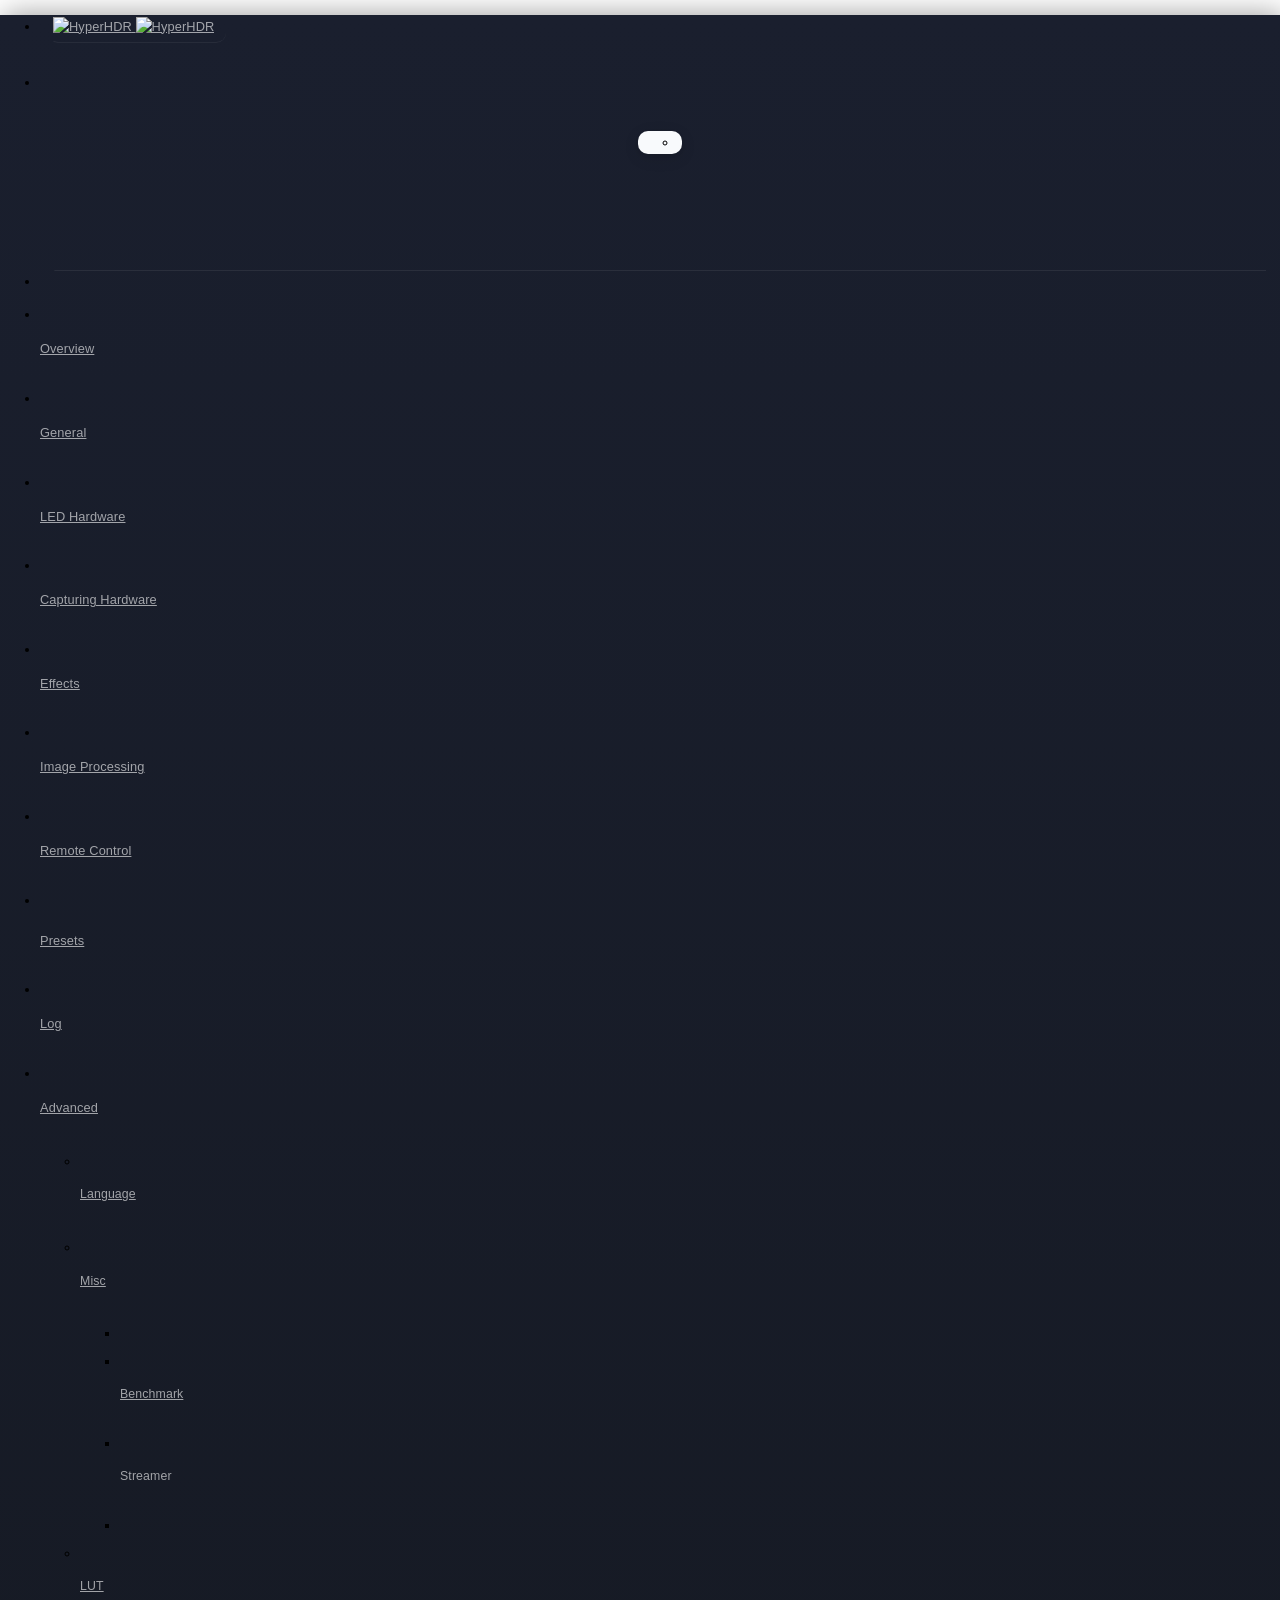
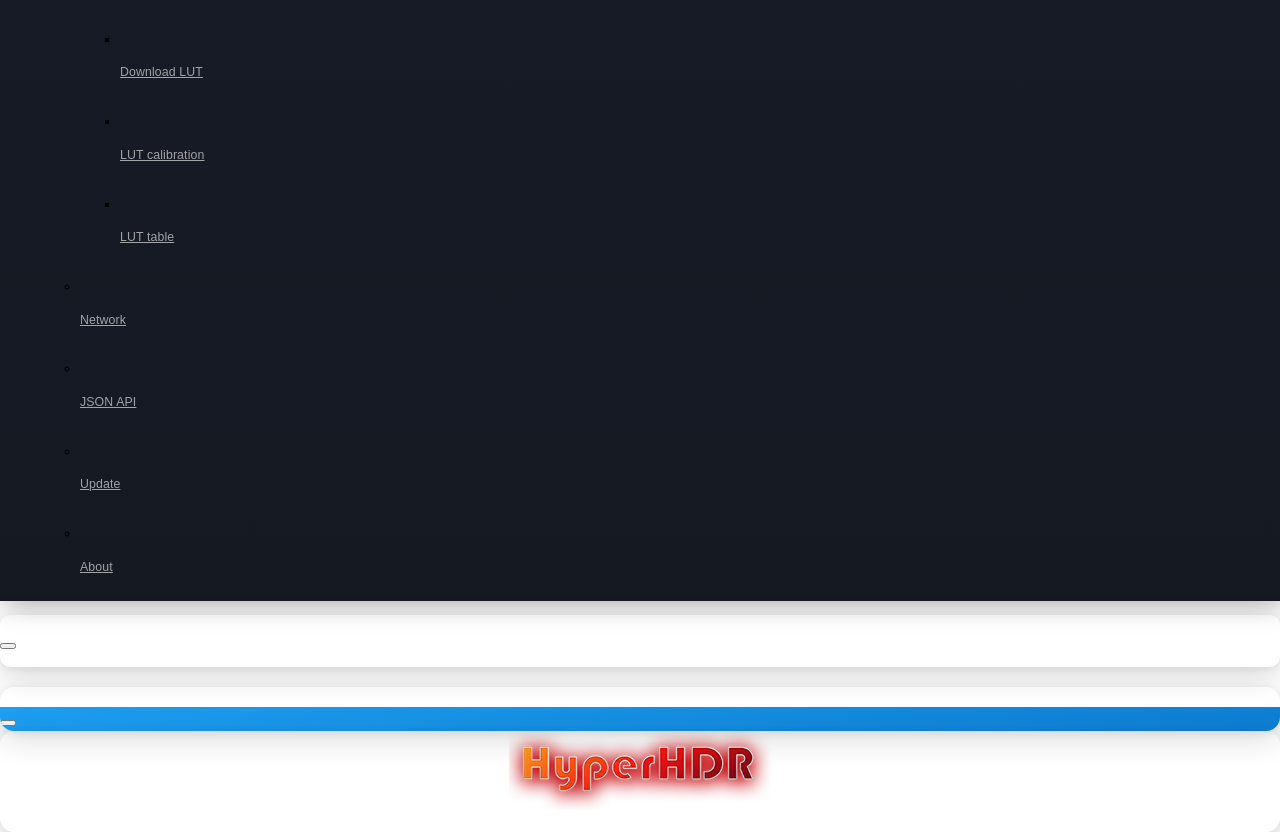
==== www/index.html @ e9a85873 "Redesign dashboard UI and modernize styles Refactor the dashboard page and styling: replace the lega" ====
<!DOCTYPE html>
<html>
    <head>
        <script>
            if (/MSIE/.test(navigator.userAgent) || /Trident/.test(navigator.userAgent)) {
                window.location.pathname = "/content/ie_not_supported.html";
            }
        </script>

        <meta charset="utf-8" />
        <meta http-equiv="X-UA-Compatible" content="IE=edge" />
        <meta content="width=device-width, initial-scale=1.0, maximum-scale=1.0, user-scalable=0" name="viewport" />
        <meta name="description" content="HyperHDR Web Configuration" />
        <meta name="msapplication-TileColor" content="#91989C" />
        <meta name="msapplication-TileImage" content="/mstile-144x144.png" />
        <link rel="apple-touch-icon-precomposed" sizes="180x180" href="/apple-touch-icon.png" />
        <link rel="icon" type="image/png" href="/favicon.png" sizes="32x32" />

        <title data-i18n="general_webui_title">HyperHDR - Web Configuration</title>

        <!-- jQuery -->
        <script src="js/lib/jquery.min.js"></script>
		
        <!--Language Support -->
        <script src="js/lib/jquery.i18n.js"></script>
        <script src="js/lib/jquery.i18n.messagestore.js"></script>
        <script src="js/lib/jquery.i18n.fallbacks.js"></script>
        <script src="js/lib/jquery.i18n.parser.js"></script>
        <script src="js/lib/jquery.i18n.emitter.js"></script>
        <script src="js/lib/jquery.i18n.language.js"></script>
		
        <!-- md Stuff -->
        <script src="js/lib/marked.min.js"></script>
        <script type="text/javascript" src="js/lib/purify.min.js"></script>

        <!-- Base -->
        <script src="js/hyperhdr.js"></script>
        <script src="js/ui_utils.js"></script>        

        <script src="js/lib/vanilla-picker.min.js"></script>
		
        <script src="js/lib/jsoneditor.min.js"></script>
        <script type="text/javascript" src="js/lib/svg-loader.min.js" async></script>

        <!-- Bootstrap Core CSS -->
        <link href="css/bootstrap.min.css" rel="stylesheet" />        

        <!-- AdminLTE CSS -->
        <link href="css/adminlte.hyperhdr.min.css" rel="stylesheet" />

        <!-- Custom CSS -->
        <link href="css/hyperhdr.css" rel="stylesheet" />

        <!-- Custom Dialog -->
        <link href="css/dialog.min.css" rel="stylesheet" type="text/css" />

    </head>

<style>

/* ── SVG sizing ───────────────────────────────────── */
svg.svg4hyperhdr            { max-height: 1em; }
button.btn>svg.svg4hyperhdr { max-height: 1.2em; }
.card-header svg.svg4hyperhdr { max-height: 24px; }
svg.svg4hyperhdr.leftmenu   { max-height: 20px; }
svg[data-id]                { max-height: none !important; }

/* ══════════════════════════════════════════════
   MODERN SIDEBAR
══════════════════════════════════════════════ */

/* Shell */
.main-sidebar {
    background: linear-gradient(180deg, #1a1f2e 0%, #151922 100%) !important;
    border-right: none !important;
    box-shadow: 4px 0 28px rgba(0,0,0,.4) !important;
}

/* Scrollbar */
.sidebar { scrollbar-width: thin; scrollbar-color: rgba(255,255,255,.1) transparent; }
.sidebar::-webkit-scrollbar { width: 3px; }
.sidebar::-webkit-scrollbar-track { background: transparent; }
.sidebar::-webkit-scrollbar-thumb { background: rgba(255,255,255,.15); border-radius: 4px; }

/* Logo area */
.brand-link.logo-switch {
    border-bottom: 1px solid rgba(255,255,255,.06) !important;
    padding-bottom: 12px !important;
}

/* Top icon toolbar */
.main-sidebar .bottom-menu {
    display: flex;
    align-items: center;
    justify-content: center;
}
.main-sidebar .bottom-menu a,
.main-sidebar .bottom-menu svg.top-left-menu {
    display: flex;
    align-items: center;
    justify-content: center;
    width: 36px;
    height: 36px;
    border-radius: 10px;
    cursor: pointer;
    transition: background .18s, transform .15s;
    color: rgba(255,255,255,.5) !important;
    fill: rgba(255,255,255,.5) !important;
}
.main-sidebar .bottom-menu a:hover,
.main-sidebar .bottom-menu svg.top-left-menu:hover {
    background: rgba(255,255,255,.1);
    color: #fff !important;
    fill: #fff !important;
    transform: scale(1.12);
}

/* Divider */
.main-sidebar .dropdown-divider {
    border-color: rgba(255,255,255,.07) !important;
    margin: 6px 14px !important;
}

/* Nav links base */
.nav-sidebar .nav-link {
    color: rgba(255,255,255,.6) !important;
    font-size: .8rem;
    font-weight: 500;
    letter-spacing: .01em;
    border-radius: 10px;
    margin: 1px 8px;
    padding: 8px 12px !important;
    transition: background .18s, color .18s, padding-left .18s;
    border-left: 3px solid transparent;
}
.nav-sidebar .nav-link p {
    color: rgba(255,255,255,.6) !important;
    transition: color .18s;
    margin-bottom: 0;
}
.nav-sidebar .nav-link svg.svg4hyperhdr.leftmenu {
    opacity: .55;
    margin-right: 10px;
    flex-shrink: 0;
    transition: opacity .18s, transform .18s;
}

/* Hover */
.nav-sidebar .nav-link:hover {
    background: rgba(255,255,255,.07) !important;
    color: rgba(255,255,255,.95) !important;
}
.nav-sidebar .nav-link:hover p {
    color: rgba(255,255,255,.95) !important;
}
.nav-sidebar .nav-link:hover svg.svg4hyperhdr.leftmenu {
    opacity: 1;
    transform: translateX(2px);
}

/* Active */
.nav-sidebar .nav-link.active,
.nav-sidebar > .nav-item > .nav-link.active {
    background: rgba(99,179,237,.12) !important;
    color: #63b3ed !important;
    border-left: 3px solid #63b3ed;
    padding-left: 9px !important;
}
.nav-sidebar .nav-link.active p        { color: #63b3ed !important; }
.nav-sidebar .nav-link.active svg.svg4hyperhdr.leftmenu {
    opacity: 1;
    filter: drop-shadow(0 0 5px rgba(99,179,237,.55));
}

/* Treeview children */
.nav-sidebar .nav-treeview .nav-link {
    font-size: .77rem;
    margin: 1px 8px 1px 20px;
    padding: 6px 10px !important;
}

/* Expander arrow */
.nav-sidebar .nav-link svg.leftmenu.right {
    margin-left: auto;
    margin-right: 0;
    opacity: .35;
    transition: transform .25s ease, opacity .18s;
}
.nav-sidebar .menu-open > .nav-link svg.leftmenu.right {
    transform: rotate(90deg);
    opacity: .65;
}

/* ── Presets submenu panel ────────────────────── */
#presets_submenu            { display: none; }
#presets_submenu.open       { display: block; }

#presets_submenu > li {
    overflow: hidden;
    width: 100%;
    box-sizing: border-box;
}

/* Preset input row */
#presets_submenu .preset-toolbar {
    display: flex;
    flex-wrap: nowrap;
    gap: 4px;
    width: 100%;
    box-sizing: border-box;
    margin-top: 8px;
}
#preset_name_input {
    background: rgba(255,255,255,.07) !important;
    border: 1px solid rgba(255,255,255,.12) !important;
    color: rgba(255,255,255,.85) !important;
    border-radius: 7px !important;
    font-size: .75rem !important;
    height: 28px !important;
    flex: 1;
    min-width: 0;
    width: 0;
    transition: border-color .18s, background .18s;
}
#preset_name_input::placeholder { color: rgba(255,255,255,.3) !important; }
#preset_name_input:focus {
    background: rgba(255,255,255,.11) !important;
    border-color: rgba(99,179,237,.5) !important;
    box-shadow: 0 0 0 2px rgba(99,179,237,.15) !important;
    outline: none;
}

/* Preset action buttons */
#btn_save_preset,
#btn_import_preset,
#btn_export_preset {
    flex-shrink: 0;
    width: 28px !important;
    height: 28px !important;
    padding: 0 !important;
    border-radius: 7px !important;
    display: flex !important;
    align-items: center;
    justify-content: center;
    border: none !important;
    transition: filter .18s, transform .15s;
}
#btn_save_preset   { background: rgba(72,187,120,.8) !important; }
#btn_import_preset { background: rgba(66,153,225,.8) !important; }
#btn_export_preset { background: rgba(113,128,150,.7) !important; }
#btn_save_preset:hover   { filter: brightness(1.15); transform: scale(1.08); }
#btn_import_preset:hover { filter: brightness(1.15); transform: scale(1.08); }
#btn_export_preset:hover { filter: brightness(1.15); transform: scale(1.08); }

/* Preset list scroll area */
#presets_list_container {
    max-height: 190px;
    overflow-y: auto;
    overflow-x: hidden;
    width: 100%;
    scrollbar-width: thin;
    scrollbar-color: rgba(255,255,255,.1) transparent;
}
#presets_list_container::-webkit-scrollbar { width: 3px; }
#presets_list_container::-webkit-scrollbar-thumb { background: rgba(255,255,255,.15); border-radius: 3px; }

#presets_list_container:empty::after {
    content: 'No presets yet.';
    font-size: .72rem;
    color: rgba(255,255,255,.3);
    display: block;
    padding: 6px 2px;
    font-style: italic;
}

/* Individual preset row */
.preset-item {
    display: flex;
    align-items: center;
    gap: 4px;
    padding: 5px 6px;
    border-radius: 7px;
    width: 100%;
    box-sizing: border-box;
    overflow: hidden;
    transition: background .15s;
    border: 1px solid transparent;
}
.preset-item:hover {
    background: rgba(255,255,255,.08);
    border-color: rgba(255,255,255,.06);
}
.preset-label {
    font-size: .78rem;
    font-weight: 500;
    color: rgba(255,255,255,.8);
    white-space: nowrap;
    overflow: hidden;
    text-overflow: ellipsis;
    flex: 1;
    min-width: 0;
}
.preset-item:hover .preset-label { color: #fff; }

.btn-del-preset {
    flex-shrink: 0;
    background: none;
    border: none;
    padding: 0 3px;
    color: rgba(255,255,255,.25);
    line-height: 1;
    cursor: pointer;
    font-size: .75rem;
    border-radius: 4px;
    transition: color .15s, background .15s;
}
.btn-del-preset:hover {
    color: #fc8181;
    background: rgba(252,129,129,.1);
}

</style>

    <body class="sidebar-mini layout-fixed layout-navbar-not-fixed">
		<div class="wrapper">
			<noscript>
				<div style="color: red; margin: 40px 0; text-align: center;">
					<img src="img/hyperhdr/hyperhdrlogo.png" alt="Redefine ambient light!" />
					<h3>HyperHDR Web Configuration requires Javascript. Please enable Javascript in your browser for this page in order to use it!</h3>
				</div>
				<style type="text/css">
					#loading_overlay,
					#wrapper {
						display: none;
					}
				</style>
			</noscript>
			
			
			<a href="#" id="main-window-button-menu" class="nav-link" data-widget="pushmenu" role="button" style = "position: fixed; top: 0; right: 0px; z-index: 200">			
				<div class="icon-menu-control pt-3 pe-3">					
					<svg id="showMenuIcon" data-src="svg/left_menu_hide.svg" fill="currentColor" style="width:64px; height:64px; position:absolute; left:-64px; opacity: 1; transition: opacity 0.5s;"></svg>
					<svg id="hideMenuIcon" data-src="svg/left_menu_show.svg" fill="currentColor" style="width:64px; height:64px; position:absolute; left:-64px; opacity: 0; transition: opacity 0.5s;"></svg>
				</div>			
			</a>
  
			<div id="loading_overlay" class="overlay"></div>
			
			<!-- Main Sidebar Container -->
			<aside id="main-window-aside" class="main-sidebar sidebar-light elevation-4">			
			  <!-- Sidebar -->
			  <div class="sidebar">					
				<!-- Sidebar Menu -->
				<nav class="mt-2">
				  <ul class="nav nav-pills nav-sidebar nav-child-indent flex-column" data-widget="treeview" role="menu">
					<li class="nav-item">
						<p><a href="http://www.hyperhdr.eu/" class="nav-link brand-link logo-switch rounded-0">
						<img id="left_top_hyperhdr_logo" src="/img/hyperhdr/hyperhdrwhitelogo.png" alt="HyperHDR" class="brand-image-xs logo-xl" style="margin-left:-10px;width: 100%; float: none; max-height: none; height: auto; position: static;">
						<img src="/img/hyperhdr/small_menu.png" alt="HyperHDR" class="brand-image-xl logo-xs" style="left:8px;">
						</a></p>
					</li>
					<li>
						<div class="container w-100" style="text-align: center;">
							<div class="row">
								<div class="col bottom-menu ps-0 pe-0">
									<a id="btn_darkmode">
										<svg id="btn_darkmode_sun_icon" aria-hidden="true" data-src="svg/sun.svg" fill="currentColor" class="d-none svg4hyperhdr leftmenu top-left-menu"></svg>
										<svg id="btn_darkmode_moon_icon" aria-hidden="true" data-src="svg/moon.svg" fill="currentColor" class="svg4hyperhdr leftmenu top-left-menu"></svg>
									</a>
								</div>
								<div class="col bottom-menu ps-0 pe-0">							
									<div class="btn-group dropdown">
										<svg id="btn_hypinstanceswitch" data-bs-toggle="dropdown" aria-expanded="false" data-src="svg/instances.svg" fill="currentColor" class="svg4hyperhdr leftmenu top-left-menu disabled"></svg>
										<ul id="hyperhdr_instances_list" class="dropdown-menu me-2">
											<li></li>
										</ul>
									</div>
								</div>
								<div class="col bottom-menu ps-0 pe-0">
									<a id="btn_open_ledsim">
										<svg aria-hidden="true" data-src="svg/television.svg" fill="currentColor" class="svg4hyperhdr leftmenu top-left-menu"></svg>
									</a>
								</div>
								<div class="col bottom-menu ps-0 pe-0">
									<a id="btn_lock_ui">
										<svg aria-hidden="true" data-src="svg/logout.svg" fill="currentColor" class="svg4hyperhdr leftmenu top-left-menu"></svg>
									</a>
								</div>
							</div>
						</div>
					</li>
					<li><hr class="dropdown-divider mt-2 mb-3"></li>
					<li class="nav-item">
						<a href="#overview" class="nav-link system-link"><svg data-src="svg/overview_heartbeat.svg" fill="currentColor" class="svg4hyperhdr leftmenu"></svg><p data-i18n="main_menu_dashboard_token">Overview</p></a>
					</li>
					<li class="nav-item">
						<a href="#general" class="nav-link system-link"><svg data-src="svg/general.svg" fill="currentColor" class="svg4hyperhdr leftmenu"></svg><p data-i18n="main_menu_general_conf_token">General</p></a>
					</li>
					<li class="nav-item">					
						<a href="#light_source" class="nav-link system-link"><svg data-src="svg/light_source.svg" fill="currentColor" class="svg4hyperhdr leftmenu"></svg><p data-i18n="main_menu_leds_conf_token">LED Hardware</p></a>
					</li>
					<li class="nav-item">
						<a href="#grabber" class="nav-link system-link" id="grabber_capturing_menu_item"><svg data-src="svg/capturing.svg" fill="currentColor" class="svg4hyperhdr leftmenu"></svg><p data-i18n="main_menu_grabber_conf_token">Capturing Hardware</p></a>
					</li>
					<li class="nav-item">											
						<a href="#effects" class="nav-link system-link"><svg data-src="svg/effects.svg" fill="currentColor" class="svg4hyperhdr leftmenu"></svg><p data-i18n="main_menu_effect_conf_token">Effects</p></a>
					</li>
					<li class="nav-item">																	
						<a href="#processing" class="nav-link system-link"><svg data-src="svg/image_processing.svg" fill="currentColor" class="svg4hyperhdr leftmenu"></svg><p data-i18n="main_menu_colors_conf_token">Image Processing</p></a>
					</li>					
					<li class="nav-item">																	
						<a href="#remote" class="nav-link system-link"><svg data-src="svg/remote_control.svg" fill="currentColor" class="svg4hyperhdr leftmenu"></svg><p data-i18n="main_menu_remotecontrol_token">Remote Control</p></a>
					</li>
					<li class="nav-item" id="sidebar_presets_item">
						<a href="#" class="nav-link" id="sidebar_presets_toggle">
							<svg data-src="svg/button_save.svg" fill="currentColor" class="svg4hyperhdr leftmenu"></svg>
							<p>Presets<svg data-src="svg/main_menu_expander.svg" fill="currentColor" class="svg4hyperhdr leftmenu right"></svg></p>
						</a>
						<ul class="nav nav-treeview" id="presets_submenu">
							<li class="nav-item pb-2" style="padding-left:8px; padding-right:8px; box-sizing:border-box; width:100%; overflow:hidden;">
								<div id="presets_list_container" style="max-height:190px; overflow-y:auto; overflow-x:hidden; width:100%;"></div>
								<div class="preset-toolbar">
									<input type="text" id="preset_name_input" class="form-control form-control-sm" placeholder="Name…" style="flex:1; min-width:0; width:0;">
									<button id="btn_save_preset" class="btn btn-sm btn-success" title="Save current state as preset" style="flex-shrink:0; padding:2px 6px;">
										<svg data-src="svg/button_save.svg" style="width:13px;height:13px;" fill="currentColor" class="svg4hyperhdr"></svg>
									</button>
									<button id="btn_import_preset" class="btn btn-sm btn-info" title="Import HyperHDR backup JSON" style="flex-shrink:0; padding:2px 6px;">
										<svg xmlns="http://www.w3.org/2000/svg" style="width:13px;height:13px;" viewBox="0 0 24 24" fill="none" stroke="currentColor" stroke-width="2.5" stroke-linecap="round" stroke-linejoin="round"><path d="M21 15v4a2 2 0 0 1-2 2H5a2 2 0 0 1-2-2v-4"/><polyline points="17 8 12 3 7 8"/><line x1="12" y1="3" x2="12" y2="15"/></svg>
									</button>
									<button id="btn_export_preset" class="btn btn-sm btn-secondary" title="Export preset as HyperHDR backup JSON" style="flex-shrink:0; padding:2px 6px;">
										<svg xmlns="http://www.w3.org/2000/svg" style="width:13px;height:13px;" viewBox="0 0 24 24" fill="none" stroke="currentColor" stroke-width="2.5" stroke-linecap="round" stroke-linejoin="round"><path d="M21 15v4a2 2 0 0 1-2 2H5a2 2 0 0 1-2-2v-4"/><polyline points="7 10 12 15 17 10"/><line x1="12" y1="15" x2="12" y2="3"/></svg>
									</button>
								</div>
							</li>
						</ul>
					</li>
					<li class="nav-item">																	
						<a href="#logs" class="nav-link system-link"><svg data-src="svg/logs.svg" fill="currentColor" class="svg4hyperhdr leftmenu"></svg><p data-i18n="main_menu_logging_token">Log</p></a>
					</li>					
					
					<li class="nav-item">
						<a href="#" class="nav-link">
							<svg data-src="svg/advanced.svg" fill="currentColor" class="svg4hyperhdr leftmenu"></svg><p data-i18n="main_menu_advanced_token">Advanced</p><svg data-src="svg/main_menu_expander.svg" fill="currentColor" class="svg4hyperhdr leftmenu right"></svg>
						</a>
						<ul class="nav nav-treeview">
							<li class="nav-item">																	
								<a href="#" class="nav-link">
									<svg data-src="svg/translate.svg" fill="currentColor" class="svg4hyperhdr leftmenu"></svg><p data-i18n="language_selector">Language</p><svg data-src="svg/main_menu_expander.svg" fill="currentColor" class="svg4hyperhdr leftmenu right"></svg>
								</a>
								<ul id="language_container_menu" class="nav nav-treeview"></ul>
							</li>
							
							<li class="nav-item">																	
								<a href="#" class="nav-link">
									<svg data-src="svg/misc.svg" fill="currentColor" class="svg4hyperhdr leftmenu"></svg><p data-i18n="misc_selector">Misc</p><svg data-src="svg/main_menu_expander.svg" fill="currentColor" class="svg4hyperhdr leftmenu right"></svg>
								</a>
								<ul class="nav nav-treeview">
									<li id="btn_wizard_byteorder">
										<a class="nav-link"><svg data-src="svg/rgb_order.svg" fill="currentColor" class="svg4hyperhdr leftmenu"></svg><span data-i18n="wiz_rgb_title"></span></a>
									</li>
									<li class="nav-item">																	
										<a href="#grabber_benchmark" class="nav-link system-link"><svg data-src="svg/video_benchmark.svg" fill="currentColor" class="svg4hyperhdr leftmenu"></svg><p data-i18n="main_menu_grabber_benchmark_token">Benchmark</p></a>
									</li>
									<li id="btn_streamer" class="nav-item">
										<canvas style="display: none;" id="streamcanvas"></canvas>
										<video style="display: none;" id="streamvideo" autoplay></video>
										<a class="nav-link"><svg data-src="svg/stream_screen.svg" fill="currentColor" class="svg4hyperhdr leftmenu"></svg><p data-i18n="main_menu_screencapture_token">Streamer</p></a>
									</li>
									<li id="btn_changePassword">
										<a class="nav-link"><svg data-src="svg/change_password.svg" fill="currentColor" class="svg4hyperhdr leftmenu"></svg><span data-i18n="InfoDialog_changePassword_title"></span></a>
									</li>
								</ul>
							</li>
							<li class="nav-item">																	
								<a href="#" class="nav-link">
									<svg data-src="svg/lut.svg" fill="currentColor" class="svg4hyperhdr leftmenu"></svg><p data-i18n="LUT_selector">LUT</p><svg data-src="svg/main_menu_expander.svg" fill="currentColor" class="svg4hyperhdr leftmenu right"></svg>
								</a>
								<ul class="nav nav-treeview">
									<li class="nav-item">																	
										<a href="#lut_downloader" class="nav-link system-link"><svg data-src="svg/lut_download.svg" fill="currentColor" class="svg4hyperhdr leftmenu"></svg><p data-i18n="main_menu_grabber_lut">Download LUT</p></a>
									</li>
									<li class="nav-item">																	
										<a href="#grabber_calibration" class="nav-link system-link"><svg data-src="svg/lut_calibration.svg" fill="currentColor" class="svg4hyperhdr leftmenu"></svg><p data-i18n="main_menu_grabber_calibration_token">LUT calibration</p></a>
									</li>
									<li class="nav-item">																	
										<a href="#lut_generator" class="nav-link system-link"><svg data-src="svg/lut_table.svg" fill="currentColor" class="svg4hyperhdr leftmenu"></svg><p data-i18n="main_menu_LUT_generator_token">LUT table</p></a>
									</li>
								</ul>
							</li>
							<li class="nav-item">																	
								<a href="#network" class="nav-link system-link"><svg data-src="svg/network_services.svg" fill="currentColor" class="svg4hyperhdr leftmenu"></svg><p data-i18n="main_menu_network_conf_token">Network</p></a>
							</li>
							<li class="nav-item">																	
								<a href="#json_api" class="nav-link system-link"><svg data-src="svg/json_api.svg" fill="currentColor" class="svg4hyperhdr leftmenu"></svg><p data-i18n="main_menu_json_api_token">JSON API</p></a>
							</li>							
							<li class="nav-item">																	
								<a href="#update" class="nav-link system-link"><svg data-src="svg/update.svg" fill="currentColor" class="svg4hyperhdr leftmenu"></svg><p data-i18n="main_menu_update_token">Update</p></a>
							</li>							
							<li class="nav-item">																	
								<a href="#about" class="nav-link system-link"><svg data-src="svg/about.svg" fill="currentColor" class="svg4hyperhdr leftmenu"></svg><p data-i18n="main_menu_about_token">About</p></a>
							</li>												
						</ul>
					</li>
				  </ul>
				</nav>
				<!-- /.sidebar-menu -->
			  </div>
			  
			  <!-- /.sidebar -->
				   
			</aside>
			
			<div id="main-window-wrappper" class="content-wrapper">
				<div id="notification-target" style="display: inline-block; z-index:10000;  position: absolute; top: 0;"></div>
				<div class="toast-container position-fixed top-0 end-0 p-3 mt-5" style="z-index:9999;">
					<div id="toast_success_message" class="toast border border-success" data-bs-delay="1500" role="alert" aria-live="assertive" aria-atomic="true">
						<div class="toast-header bg-success">
							<strong class="me-auto h6 mt-2 ms-1 hyperhdr-vcenter" style="line-height:1.5em;"><svg data-src="svg/button_save.svg" style="width:1.5em;" fill="currentColor" class="svg4hyperhdr top-0"></svg><span id="toast_message_header_id"></span></strong>							
							<button type="button" class="btn-close btn-close-white" data-bs-dismiss="toast" aria-label="Close"></button>
						</div>
						<div class="toast-body mt-1 row">
							<div class="col-2 h4 text-success hyperhdr-vcenter p-0"><svg data-src="svg/button_check.svg" style="width:1.5em;" fill="currentColor" class="svg4hyperhdr m-auto"></svg></div>
							<div class="col-10 h6 ps-0" id="toast_message_body_id"></div>
						</div>
					</div>
				</div>
					
				<!-- Page Content -->
				<div id="page-wrapper" style="padding: 10px; overflow:auto;">
					<div id="hyperhdr_global_setting_notify" style="display: none; padding: 0 10px; margin: 0;">
						<div class="callout callout-warning">
							<h4 data-i18n="dashboard_message_global_setting_t" class="bs-main-text"></h4>
							<span data-i18n="dashboard_message_global_setting"></span>
						</div>
					</div>
					<div id="hyperhdr_disabled_notify" style="display: none; padding: 0 10px; margin: 0;">
						<div class="callout callout-danger">
							<h4 data-i18n="dashboard_alert_message_disabled_t" class="bs-main-text"></h4>
							<span data-i18n="dashboard_alert_message_disabled"></span>
						</div>
					</div>

					<div id="page-content"></div>
				</div>
        
				<!-- /#wrapper -->

				<div id="container_connection_lost" style="display: none;"></div>
				<div id="container_restart" style="display: none;"></div>

				<!-- infoDialog -->
				<div id="modal_dialog" class="modal fade" style="z-index: 9999;">
					<div class="modal-dialog">
						<center>
							<div class="modal-content">
								<div id="id_body" class="modal-body"></div>
								<div id="id_footer" class="modal-footer" style="text-align: center;"></div>
							</div>
						</center>
					</div>
				</div>

				<!-- new modal dialog -->
				<div id="new_modal_dialog" class="modal fade" style="z-index: 9999;">
					<div class="modal-dialog">
						<div class="modal-content">
							<div class="modal-header modal-hyperhdr-header" id="new_modal_dialog_header">
								<h5 class="modal-title" id="new_modal_dialog_title"></h5>
								<button type="button" class="btn-close" data-bs-dismiss="modal"></button>
							</div>
							<div class="modal-body">
								<form id="new_modal_dialog_body">
								</form>
							</div>
							<div id="new_modal_dialog_footer" class="modal-footer" style="text-align: center;">
							</div>
						</div>
					</div>
				</div>

				<!-- wizardDialog -->
				<div id="wizard_modal" class="modal fade">
					<div class="modal-dialog">
						<div class="modal-content">
							<div id="wiz_header" class="modal-header"></div>
							<div id="wizp1">
								<div class="modal-body" style="text-align: center;">
									<img src="img/hyperhdr/hyperhdrlogo.png" alt="Redefine ambient light!" style="margin-bottom: 15px;" />
									<div id="wizp1_body"></div>
								</div>
								<div id="wizp1_footer" class="modal-footer" style="text-align: center;"></div>
							</div>
							<div id="wizp2" style="display: none;">
								<center>
									<div class="modal-body">
										<img src="img/hyperhdr/hyperhdrlogo.png" alt="Redefine ambient light!" style="margin-bottom: 15px;" />
										<div id="wizp2_body"></div>
									</div>
								</center>
								<div id="wizp2_footer" class="modal-footer" style="text-align: center;"></div>
							</div>
							<div id="wizp3" style="display: none;">
								<center>
									<div class="modal-body">
										<img src="img/hyperhdr/hyperhdrlogo.png" alt="Redefine ambient light!" style="margin-bottom: 15px;" />
										<div id="wizp3_body"></div>
									</div>
								</center>
								<div id="wizp3_footer" class="modal-footer" style="text-align: center;"></div>
							</div>
						</div>
					</div>
				</div>

				<!-- ledsimDialog -->
				<div id="live_preview_dialog" style="display: none; z-index: 9998;">
					<div data-role="body" style="padding: 0px;">
						<div id="leds_canvas"></div>
					</div>
					<div data-role="footer" style="text-align: center;">
						<button type="button" class="btn btn-success btn-sm" id="leds_toggle"><svg data-src="svg/button_bulb.svg" style="width:14px;" fill="currentColor" class="svg4hyperhdr"></svg><span id="vid_btn_1">Show LEDs</span></button>
						<button type="button" class="btn btn-danger btn-sm" id="leds_toggle_num"><svg data-src="svg/light_source_show_numbers.svg" style="width:14px;" fill="currentColor" class="svg4hyperhdr"></svg><span id="vid_btn_2">LEDs number</span></button>
						<button type="button" class="btn btn-danger btn-sm" id="leds_toggle_live_video"><svg data-src="svg/button_play.svg" style="width:14px;" fill="currentColor" class="svg4hyperhdr"></svg><span id="vid_btn_3">Live video</span></button>
						<button type="button" class="btn btn-info btn-sm" id="leds_screenshot"><svg data-src="svg/button_download.svg" style="width:14px;" fill="currentColor" class="svg4hyperhdr"></svg><span id="vid_btn_4">Screenshot</span></button>
					</div>
				</div>
			</div>
		</div>
        <!-- Bootstrap Core JavaScript -->
        <script src="js/lib/bootstrap.bundle.min.js"></script>

        <!-- Custom Theme JavaScript -->
        <script src="js/lib/adminlte.min.js"></script>

        <script src="js/index.js"></script>
        <script src="js/settings.js"></script>
        <script src="js/streamer.js"></script>
        <script src="js/wizard.js"></script>

        <!--gijgo dialog-->
        <script src="js/lib/core.min.js"></script>
        <script src="js/lib/draggable.min.js"></script>
        <script src="js/lib/dialog.min.js"></script>
        <script src="js/live_preview.js"></script>

        <!--Client-side download-->
        <script src="js/lib/download.min.js"></script>

        <!-- Presets -->
        <script src="js/presets.js"></script>


    </body>
</html>
---- www/css/hyperhdr.css ----
/*!
 * hyperhdr.css  –  modernized
 * Copyright (c) 2020-2025 awawa-dev
 * Licensed under MIT (https://github.com/awawa-dev/HyperHDR/blob/master/LICENSE)
 */

/* ═══════════════════════════════════════════════════════════
   DESIGN TOKENS
═══════════════════════════════════════════════════════════ */
:root {
    /* Brand */
    --hdr-accent:        #3b9edd;
    --hdr-accent-hover:  #5ab3f0;
    --hdr-accent-dim:    rgba(59,158,221,.15);

    /* Light surface */
    --hdr-bg:            #f4f6f9;
    --hdr-surface:       #ffffff;
    --hdr-surface-alt:   #f0f3f7;
    --hdr-border:        #dde3ea;
    --hdr-text:          #1e2430;
    --hdr-text-muted:    #6b7a8d;

    /* Dark surface */
    --hdr-dark-bg:       #181c24;
    --hdr-dark-surface:  #1f2535;
    --hdr-dark-surface2: #252d3d;
    --hdr-dark-border:   rgba(255,255,255,.08);
    --hdr-dark-text:     rgba(255,255,255,.88);
    --hdr-dark-muted:    rgba(255,255,255,.45);

    /* Semantic */
    --hdr-success:       #22c55e;
    --hdr-warning:       #f59e0b;
    --hdr-danger:        #ef4444;
    --hdr-info:          #38bdf8;

    /* Radii */
    --r-sm:  6px;
    --r-md:  10px;
    --r-lg:  14px;
    --r-xl:  20px;

    /* Shadows */
    --shadow-sm:  0 1px 3px rgba(0,0,0,.08), 0 1px 2px rgba(0,0,0,.05);
    --shadow-md:  0 4px 16px rgba(0,0,0,.10), 0 1px 4px rgba(0,0,0,.06);
    --shadow-lg:  0 8px 32px rgba(0,0,0,.14), 0 2px 8px rgba(0,0,0,.08);

    /* Transitions */
    --t-fast:    .15s ease;
    --t-base:    .22s ease;
    --t-slow:    .35s ease;
}

/* ═══════════════════════════════════════════════════════════
   FONT
═══════════════════════════════════════════════════════════ */
@font-face {
    font-family: "Roboto";
    src: url("../fonts/Roboto-Regular.woff2") format('woff2'),
         url("../fonts/Roboto-Regular.ttf")   format('ttf');
}

/* ═══════════════════════════════════════════════════════════
   BASE
═══════════════════════════════════════════════════════════ */
body {
    font-family: Roboto, "Helvetica Neue", Helvetica, Arial, sans-serif;
    font-size: 14.5px;
    line-height: 1.6;
    margin: 0 auto;
    -webkit-font-smoothing: antialiased;
    -moz-osx-font-smoothing: grayscale;
}

/* ── Text helpers ─────────────────────────────────────────── */
body:not(.dark-mode) .text-info       { color: #0a84c8 !important; }
.dark-mode .text-primary              { color: #6aadea !important; }
body:not(.dark-mode) .my-text-success { color: #16a34a !important; }
.dark-mode .my-text-success           { color: #34d399 !important; }

/* ── Status colours ───────────────────────────────────────── */
body:not(.dark-mode) .stats-report-ok      { color: #15803d; }
.dark-mode .stats-report-ok                { color: #4ade80; }
body:not(.dark-mode) .stats-report-warning { color: #d97706; }
.dark-mode .stats-report-warning           { color: #fbbf24; }
.stats-report-error                        { color: var(--hdr-danger); }

/* ── CPU usage ────────────────────────────────────────────── */
.dark-mode .performance_stats .badge.bg-danger,
.dark-mode .performance_stats .badge.bg-success,
.dark-mode .performance_stats .badge.bg-secondary { color: #000 !important; }

body:not(.dark-mode) #perf_cpu_usage > span[class^="cpu_"],
body:not(.dark-mode) #perf_ram_usage > span[class^="cpu_"] { font-weight: 600; }

.dark-mode  span.cpu_low_usage          { color: #4ade80; }
body:not(.dark-mode) span.cpu_low_usage { color: #15803d; }
span.cpu_medium_usage                   { color: #f59e0b; }
body:not(.dark-mode) span.cpu_high_usage{ color: var(--hdr-danger); }
.dark-mode  span.cpu_high_usage         { color: #f87171; }

.dark-mode  svg.specialchar.cpu_low_usage          { fill: #4ade80; }
body:not(.dark-mode) svg.specialchar.cpu_low_usage { fill: #15803d; }
svg.specialchar.cpu_medium_usage                   { fill: #f59e0b; }
svg.specialchar.cpu_high_usage                     { fill: var(--hdr-danger); }

.dark-mode  svg.specialchar  { background-color: #2a2f3d; border-radius: 4px; }
body:not(.dark-mode) svg.specialchar { background-color: #e8ecf1; border-radius: 4px; }

/* ═══════════════════════════════════════════════════════════
   SVG ICONS
═══════════════════════════════════════════════════════════ */
.svg4hyperhdr {
    display: inline-flex;
    align-self: center;
}
svg.svg4hyperhdr {
    height: auto;
    width: 1em;
    margin-right: .45rem;
    position: relative;
    top: -1px;
}
button.btn > svg.svg4hyperhdr {
    width: 1.2em;
    margin-right: .18rem;
}
.card-header svg.svg4hyperhdr {
    top: -1px;
    width: 22px;
}
svg.svg4hyperhdr.leftmenu {
    top: -1px;
    width: 20px;
    margin-left: 0;
    margin-right: .5em;
}
.col.bottom-menu .svg4hyperhdr { width: 21px; }

/* ── Top-left icon hover ──────────────────────────────────── */
body:not(.dark-mode) svg.svg4hyperhdr.top-left-menu:hover { color: #c0392b; }
.dark-mode           svg.svg4hyperhdr.top-left-menu:hover { color: #f87171; }

/* ═══════════════════════════════════════════════════════════
   SCROLLBARS  (thin, subtle)
═══════════════════════════════════════════════════════════ */
* { scrollbar-width: thin; scrollbar-color: rgba(120,130,150,.25) transparent; }
*::-webkit-scrollbar       { width: 5px; height: 5px; }
*::-webkit-scrollbar-track { background: transparent; }
*::-webkit-scrollbar-thumb { background: rgba(120,130,150,.3); border-radius: 10px; }
*::-webkit-scrollbar-thumb:hover { background: rgba(120,130,150,.5); }

/* ═══════════════════════════════════════════════════════════
   CARDS  (panels)
═══════════════════════════════════════════════════════════ */
.card {
    margin-bottom: 1.5rem !important;
    border-radius: var(--r-lg) !important;
    border: none !important;
    box-shadow: var(--shadow-md) !important;
    overflow: hidden;
    transition: box-shadow var(--t-base);
}
.card:hover { box-shadow: var(--shadow-lg) !important; }

body:not(.dark-mode) .card { background: var(--hdr-surface); }
.dark-mode .card            { background: var(--hdr-dark-surface); }

/* Card headers */
#page-content:not(.small-me) .card-header { font-size: 16px; font-weight: 600; }

body:not(.dark-mode) .card-default > .card-header {
    background: linear-gradient(135deg, #1d9ef0 0%, #0e7fd4 100%) !important;
    border-color: transparent !important;
    color: #fff !important;
    letter-spacing: .015em;
}
.dark-mode .card-default > .card-header {
    background: linear-gradient(135deg, #1074b1 0%, #0b5fa0 100%) !important;
    border-color: transparent !important;
    color: #fff !important;
}

.card-body td { padding: .5rem; }
div.card-body  { padding: 18px; }

.card.card-body.mb-3 { border: none; }

/* ═══════════════════════════════════════════════════════════
   BUTTONS
═══════════════════════════════════════════════════════════ */
.btn {
    border-radius: var(--r-md) !important;
    font-weight: 500;
    letter-spacing: .01em;
    transition: filter var(--t-fast), transform var(--t-fast), box-shadow var(--t-fast) !important;
}
.btn:hover  { filter: brightness(1.1); transform: translateY(-1px); }
.btn:active { transform: translateY(0); filter: brightness(.95); }

/* Wizard button */
.btn-wizard {
    color: #fff;
    background: linear-gradient(135deg, #993399, #7a2779);
    border-color: transparent;
    border-radius: var(--r-md) !important;
}
.btn-wizard:hover  { background: linear-gradient(135deg, #7a2779, #602060); color: #fff; }
.btn-wizard:focus  { color: #fff; background: linear-gradient(135deg, #7a2779, #602060); box-shadow: 0 0 0 3px rgba(153,51,153,.3); }
.btn-wizard:active { color: #fff; background: #602060; }

/* Transparent button */
.btn-transparent { background: transparent; border: none; }

/* Warning states */
body:not(.dark-mode) .btn-warning-noset {
    background: #fde68a !important;
    border-color: #fde68a !important;
}
body:not(.dark-mode) .btn-warning-set { background: #fbbf24 !important; }
.dark-mode .btn-warning-noset {
    background: #b45309 !important;
    border-color: #b45309 !important;
}
.dark-mode .btn-warning-set { background: #fbbf24 !important; }

/* ═══════════════════════════════════════════════════════════
   FORMS  (inputs, selects, number spinners)
═══════════════════════════════════════════════════════════ */
input::-webkit-outer-spin-button,
input::-webkit-inner-spin-button { -webkit-appearance: none; margin: 0; }
input[type=number]               { -moz-appearance: textfield; }

.input-group-append > .input-group-text { min-width: 60px; }

/* Large checkbox in input-group */
.input-group > .form-check-input {
    border-radius: .35em;
    height: 1.4rem;
    width:  1.4rem;
}

/* Form labels */
.col-form-label > label {
    padding: 0 !important;
    font-weight: 600;
}
.dark-mode div.col-form-label > label { font-weight: 400 !important; }

/* ═══════════════════════════════════════════════════════════
   MODALS
═══════════════════════════════════════════════════════════ */
.modal-content {
    border-radius: var(--r-lg) !important;
    border: none !important;
    box-shadow: var(--shadow-lg) !important;
    overflow: hidden;
}

body:not(.dark-mode) .modal-hyperhdr-header {
    background: linear-gradient(135deg, #1d9ef0, #0e7fd4) !important;
    border-color: transparent !important;
    color: #fff !important;
}
.dark-mode .modal-hyperhdr-header {
    background: linear-gradient(135deg, #1074b1, #0b5fa0) !important;
    border-color: transparent !important;
    color: #fff !important;
}

.modal-header.modal-hyperhdr-header.modal-hyperhdr-header-danger  { background: linear-gradient(135deg,#ef4444,#dc2626) !important; border-color:transparent !important; }
.modal-header.modal-hyperhdr-header.modal-hyperhdr-header-success { background: linear-gradient(135deg,#22c55e,#16a34a) !important; border-color:transparent !important; }
.modal-header.modal-hyperhdr-header.modal-hyperhdr-header-warning { background: linear-gradient(135deg,#f59e0b,#d97706) !important; border-color:transparent !important; }

.modal-hyperhdr-header h4 { margin-bottom: 0; }
h4.modal-title            { color: #fff !important; }
.modal-header > .close    { line-height: normal !important; font-size: 2rem !important; color: #fff !important; }
.dark-mode button.close   { color: #fff; }

/* dark modal border */
.dark-mode #new_modal_dialog:not(.modal-hyperhdr-danger-warning-success) .modal-dialog .modal-content {
    border: 2px solid rgba(59,158,221,.4) !important;
    border-radius: var(--r-lg) !important;
}
.dark-mode #new_modal_dialog.modal-hyperhdr-danger-warning-success .modal-dialog .modal-content {
    border: 1px solid rgba(255,255,255,.12) !important;
    border-radius: var(--r-lg) !important;
}

/* Modal icons */
@media (min-width: 768px) { [class*="modal-icon"] { border-radius: 110px; color:#fff; font-size:110px !important; } }
@media (max-width: 767px) { [class*="modal-icon"] { border-radius:  55px; color:#fff; font-size: 55px !important; } }
.modal-icon-check   { background: linear-gradient(135deg,#22c55e,#16a34a); }
.modal-icon-warning { background: linear-gradient(135deg,#f59e0b,#d97706); }
.modal-icon-error   { background: linear-gradient(135deg,#ef4444,#dc2626); }
.modal-icon-edit    { background: linear-gradient(135deg,#3b9edd,#2879c0); }

/* Draggable modal header */
body:not(.dark-mode) .modal-header.gj-draggable { background: linear-gradient(135deg,#1d9ef0,#0e7fd4) !important; }
.dark-mode           .modal-header.gj-draggable { background: linear-gradient(135deg,#1074b1,#0b5fa0) !important; }

/* ═══════════════════════════════════════════════════════════
   TOAST
═══════════════════════════════════════════════════════════ */
.dark-mode .toast-header.bg-success { background: #16a34a !important; }
.toast { border-radius: var(--r-md) !important; box-shadow: var(--shadow-lg) !important; }

/* ═══════════════════════════════════════════════════════════
   ALERTS / NOTIFICATIONS
═══════════════════════════════════════════════════════════ */
@keyframes fadeAlertOut {
    from { transform: translateY(0); opacity: 1; }
    to   { transform: translateY(-110%); opacity: 0; }
}
@keyframes alertProgressAnim { 100% { height: 100%; } }

.remove-alert { animation: fadeAlertOut .45s cubic-bezier(.4,0,.2,1) forwards; }

@media (min-width: 768px) {
    .alert.parentAlert   { padding-left: 74px; }
    .alert .notIcon      { text-align:center; width:60px; height:100%; position:absolute; top:0; left:0; padding-top:15px; border-radius:var(--r-sm) 0 0 var(--r-sm); }
    .alert .alertProgress{ width:4px; position:absolute; bottom:0; left:60px; }
    .alert .notIcon i    { font-size:20px; color:#fff; left:21px; margin-top:-10px; position:absolute; top:50%; }
    #notification-target { width:75% !important; left:12% !important; }
    #logmessages         { height:34pc; }
}
@media (max-width: 767px) {
    #remote_color > .picker_wrapper.popup.popup_bottom .picker_arrow { left:100px !important; }
    #remote_color > .picker_wrapper.popup.popup_bottom               { left:-100px !important; }
    .parentAlert   { padding-left:21px; }
    .alert .notIcon{ text-align:center; width:12px; height:100%; position:absolute; top:0; left:0; padding-top:15px; border-radius:var(--r-sm) 0 0 var(--r-sm); }
    .hidden-xs     { display:none !important; }
    #notification-target { width:96% !important; left:2% !important; }
    .alert .alertProgress { width:4px; position:absolute; bottom:0; left:12px; }
    #logmessages   { height:30pc; }
    #log_head      { display:none; }
}

/* Light-mode alert */
body:not(.dark-mode) .alert.parentAlert  { border-color:#fbbf24; background:#fef9ee; border-radius:var(--r-md); }
body:not(.dark-mode) .alert .notIcon     { background:#fbbf24; }
body:not(.dark-mode) .alert .alertProgressAnim { background:#3b9edd; animation:alertProgressAnim 5s linear forwards; border-radius:3px 3px 0 0; }

/* Dark-mode alert */
.dark-mode .alert.parentAlert   { border-color:#d97706; background:#2a2210; color:#fde68a; border-radius:var(--r-md); }
.dark-mode .alert .notIcon      { background:#d97706; }
.dark-mode .alert .text-end.text-muted { color:#6b7280 !important; }
.dark-mode .alert .alertProgressAnim   { background:#60a0dd; animation:alertProgressAnim 5s linear forwards; border-radius:3px 3px 0 0; }

/* ═══════════════════════════════════════════════════════════
   SIDEBAR NAV  (non-dark)
═══════════════════════════════════════════════════════════ */
.nav li > hr.dropdown-divider {
    border-top: 0;
    border-bottom: 1px solid var(--hdr-border);
}

.nav-sidebar > .nav-item { margin-bottom: 0; }

.sidebar-light:not(.dark-mode) { background: #fff; }

.sidebar-light:not(.dark-mode) .menu-is-opening > .nav-link      { background: #eef4fc; }
.sidebar-light:not(.dark-mode) .nav-pills .nav-item > .nav-link:hover { background: #e8f0fa; }

/* dark sidebar nav */
.dark-mode .menu-is-opening > .nav-link                { background: rgba(255,255,255,.06); }
.dark-mode .nav-pills .nav-item > .nav-link:hover      { background: rgba(255,255,255,.07); }

.nav-pills li:not(.menu-is-opening) > .nav-link:hover  { cursor: pointer; }
.nav-pills li.menu-is-opening > .nav-link:hover         { cursor: default; }

/* ═══════════════════════════════════════════════════════════
   BOTTOM ICON TOOLBAR
═══════════════════════════════════════════════════════════ */
.bottom-menu {
    margin-bottom: .2rem;
    display: block;
    padding: .4rem 0;
}

/* ─── instance switcher dropdown ─────────────────────────── */
.dark-mode #hyperhdr_instances_list               { background:#1f2535; color:#e2e8f0; border:1px solid rgba(255,255,255,.1); border-radius:var(--r-md); }
.dark-mode #hyperhdr_instances_list > .dropdown-divider { border-color:rgba(255,255,255,.1); }
.dark-mode #hyperhdr_instances_list.show          { margin-left:-3rem !important; margin-top:.5rem !important; }
body:not(.dark-mode) #hyperhdr_instances_list     { background:#f8fafc; border-radius:var(--r-md); box-shadow:var(--shadow-md); }

.dark-mode #btn_hypinstanceswitch.disabled,
.dark-mode #btn_lock_ui.disabled                  { color:#4b5563; }
body:not(.dark-mode) #btn_hypinstanceswitch.disabled,
body:not(.dark-mode) #btn_lock_ui.disabled        { color:#9ca3af; }

/* ═══════════════════════════════════════════════════════════
   ICON MENU CONTROL (hamburger)
═══════════════════════════════════════════════════════════ */
.icon-menu-control       { color:#6b7280; }
.dark-mode .icon-menu-control { color:#9ca3af; }

/* ═══════════════════════════════════════════════════════════
   PAGE HEADER
═══════════════════════════════════════════════════════════ */
.page-header {
    padding-bottom: 10px;
    margin: 15px 0 20px;
    border-bottom: 2px solid var(--hdr-border);
}
.page-header > span { font-size: 1.45rem !important; font-weight: 700; }

/* ═══════════════════════════════════════════════════════════
   ACCORDION
═══════════════════════════════════════════════════════════ */
.accordion-item { border: none !important; background: transparent !important; }
.accordion-header.card.card-default,
.card.accordion-collapse.collapse.show { margin-bottom: 1px !important; }
#collapse3 > .card-body > .container   { padding-left:0; padding-right:0; }
.card .fa, .page-header > .fa          { margin-right: .2em; }

/* ═══════════════════════════════════════════════════════════
   LOG VIEWER
═══════════════════════════════════════════════════════════ */
body:not(.dark-mode) pre > #logmessages {
    display:block; padding:12px; margin:0 0 10px;
    word-break:normal; color:#334155;
    background:#f8fafc; border:1px solid #e2e8f0;
    border-radius:var(--r-md); font-size:.85em;
}
.dark-mode pre > #logmessages {
    display:block; padding:12px; margin:0 0 10px;
    word-break:normal; color:#94a3b8;
    background:#0f1623; border:1px solid rgba(255,255,255,.08);
    border-radius:var(--r-md); font-size:.85em;
}

/* log code colours */
code.db_info    { color:#16a34a !important; }
code.db_debug   { color:#1e293b !important; }
code.db_warning { color:#9333ea !important; }
code.db_error   { color:#b91c1c !important; }
.dark-mode code.db_info    { color:#4ade80 !important; }
.dark-mode code.db_debug   { color:#fef08a !important; }
.dark-mode code.db_warning { color:#f0abfc !important; }
.dark-mode code.db_error   { color:#fca5a5 !important; }

/* ═══════════════════════════════════════════════════════════
   OVERVIEW TABLE
═══════════════════════════════════════════════════════════ */
.dark-mode #tab_components > tr {
    border-bottom: 1px solid rgba(255,255,255,.08);
}

/* ═══════════════════════════════════════════════════════════
   LED PREVIEW
═══════════════════════════════════════════════════════════ */
#leds_canvas {
    background-color: #8899aa;
    position: absolute; margin: 10px;
    background-image: url(/img/hyperhdr/hyperhdrlogo.png);
    background-repeat: no-repeat; background-position: center;
    border-radius: var(--r-sm);
}
.led {
    display: inline-block;
    border: 1px solid rgba(0,0,0,.4);
    position: absolute; opacity: .85;
    text-align: center; vertical-align: middle;
    padding: 4px; border-radius: 3px;
    transition: opacity var(--t-fast);
}
.led_num, .led_prev_num {
    display: none; position: relative;
    color: #1e293b; background: rgba(255,255,255,.9);
    border-radius: 3px; padding: 1px;
    vertical-align: middle; text-align: center; font-size: .8em;
}
.led_ex { height:15px; width:25px; border-radius:3px; display:inline-block; border:1px solid rgba(0,0,0,.3); }

#live_preview_dialog {
    border-radius: var(--r-md) !important;
    overflow: hidden;
}
body:not(.dark-mode) #live_preview_dialog {
    border: 1px solid #cbd5e1 !important; border-radius: var(--r-md) !important; touch-action:none;
}
.dark-mode #live_preview_dialog {
    border: 1px solid rgba(255,255,255,.1) !important; border-radius: var(--r-md) !important; touch-action:none;
}

/* ═══════════════════════════════════════════════════════════
   COLOR PICKER
═══════════════════════════════════════════════════════════ */
.layout_default .picker_editor   { width:11rem !important; }
.layout_default.picker_wrapper   { width:29em !important; z-index:100; }

body:not(.dark-mode) input.picker_editor_hyperhdr_R { background:#ffd5d5 !important; border-radius:var(--r-sm) !important; }
body:not(.dark-mode) input.picker_editor_hyperhdr_G { background:#d5f5d5 !important; border-radius:var(--r-sm) !important; }
body:not(.dark-mode) input.picker_editor_hyperhdr_B { background:#d5e0ff !important; border-radius:var(--r-sm) !important; }
body:not(.dark-mode) .picker_wrapper.popup,
body:not(.dark-mode) .picker_wrapper.popup .picker_arrow::before,
body:not(.dark-mode) .picker_wrapper.popup .picker_arrow::after { background:#f0f4f8; }
body:not(.dark-mode) .picker_wrapper { background:#f0f4f8; border-radius:var(--r-md); box-shadow:var(--shadow-lg); }

.dark-mode input.picker_editor_hyperhdr_R { color:#fca5a5 !important; }
.dark-mode input.picker_editor_hyperhdr_G { color:#86efac !important; }
.dark-mode input.picker_editor_hyperhdr_B { color:#93c5fd !important; }
.dark-mode .picker_wrapper.popup,
.dark-mode .picker_wrapper.popup .picker_arrow::before,
.dark-mode .picker_wrapper.popup .picker_arrow::after { background:#252d3d; }
.dark-mode .picker_wrapper { background:#252d3d; border-radius:var(--r-md); box-shadow:var(--shadow-lg); }

/* ═══════════════════════════════════════════════════════════
   CALLOUT LINKS
═══════════════════════════════════════════════════════════ */
body:not(.dark-mode) .callout-link { color:#0066cc !important; }
.dark-mode .callout-link           { color:#60a5fa !important; }

/* ═══════════════════════════════════════════════════════════
   ALERT BOXES (yellow / info)
═══════════════════════════════════════════════════════════ */
body:not(.dark-mode) .alert-yellow {
    color:#78350f; background:#fffbeb; border-color:#fde68a;
    border-radius:var(--r-md);
}
.dark-mode .alert-yellow {
    color:#fff; background:linear-gradient(135deg,#d97706,#b45309);
    border-color:#92400e; border-radius:var(--r-md);
}

/* ═══════════════════════════════════════════════════════════
   TOGGLE SWITCH  (mobileToggle)
═══════════════════════════════════════════════════════════ */
input.mobileToggle { opacity:0; position:absolute; }

input.mobileToggle + label {
    position:relative; display:inline-block;
    user-select:none; -webkit-tap-highlight-color:transparent;
    height:28px; width:52px; border-radius:60px;
    transition:.35s ease;
}
input.mobileToggle + label:before {
    content:""; position:absolute; display:block;
    height:28px; width:52px; top:0; left:0;
    border-radius:30px;
    transition:.22s cubic-bezier(.24,0,.5,1);
}
input.mobileToggle + label:after {
    content:""; position:absolute; display:block;
    background:whitesmoke;
    box-shadow:0 1px 4px rgba(0,0,0,.2), 0 3px 8px rgba(0,0,0,.12);
    height:26px; width:26px; top:1px; left:1px;
    border-radius:60px;
    transition:.32s cubic-bezier(.54,1.6,.5,1);
}
input.mobileToggle:checked + label:before { transition:width .2s cubic-bezier(0,0,0,.1); }
input.mobileToggle:checked + label:after  { left:25px; }

/* colours */
body:not(.dark-mode) input.mobileToggle + label:before          { background:#ef4444; }
body:not(.dark-mode) input.mobileToggle:not(:checked) + label   { border-color:#ef4444; }
body:not(.dark-mode) input.mobileToggle:checked + label:before  { background:#16a34a; }
body:not(.dark-mode) input.mobileToggle:checked + label         { border-color:#16a34a; }

.dark-mode input.mobileToggle + label:before                    { background:#dc2626; }
.dark-mode input.mobileToggle:not(:checked) + label             { border-color:#dc2626; }
.dark-mode input.mobileToggle:checked + label:before            { background:#059669; }
.dark-mode input.mobileToggle:checked + label                   { border-color:#059669; }

input.mobileToggle:disabled + label:before { background:#9ca3af !important; }

/* toggle in remote */
.toggle-group > .toggle-off       { padding-left:20px; background:#ef4444; border-color:#7f1d1d; }
body:not(.dark-mode) .toggle-group > .toggle-handle { background:#f1f5f9; border-color:#cbd5e1; }
.dark-mode .toggle-group > .toggle-handle           { background:#4b5563; border-color:#6b7280; }

/* ═══════════════════════════════════════════════════════════
   ANIMATION HELPERS
═══════════════════════════════════════════════════════════ */
.beforeAnimation       { transition:.2s cubic-bezier(.24,0,.5,1); }
.afterAnimation        { box-shadow:0 0 0 1px rgba(0,0,0,.08),0 4px 16px rgba(0,0,0,.12); transition:.35s cubic-bezier(.54,1.6,.5,1); }
.beforeToggleAnimation { transition:.2s cubic-bezier(.24,0,.5,1); }
.afterToggleAnimation  { box-shadow:0 0 0 1px rgba(0,0,0,.08),0 4px 16px rgba(0,0,0,.12); transition:.35s cubic-bezier(.54,1.6,.5,1); }
.inactiveToggleMixin   { content:""; position:absolute; display:block; }

/* ═══════════════════════════════════════════════════════════
   SPECIAL CHARS
═══════════════════════════════════════════════════════════ */
.specialchar {
    margin-left: 2px; font-size: 18px;
    font-family: 'Courier New', Courier, 'MS PGothic', monospace;
}
.fullscreen-canvas {
    position:fixed; top:0; left:0; right:0; bottom:0;
    z-index:2147483647; box-sizing:border-box;
    margin:0; width:100%; height:100%; cursor:none;
}

/* ═══════════════════════════════════════════════════════════
   LUT DOWNLOADER
═══════════════════════════════════════════════════════════ */
body:not(.dark-mode) .lutdownloader {
    background:#d1d5db !important; border-color:#9ca3af !important;
    min-width:360px; max-width:360px; border-radius:var(--r-md);
}
.dark-mode .lutdownloader {
    background:#374151 !important; border-color:#4b5563 !important;
    min-width:360px; max-width:360px; border-radius:var(--r-md);
}

/* ═══════════════════════════════════════════════════════════
   CROSS-LINE OVERLAYS
═══════════════════════════════════════════════════════════ */
.crosslineDark {
    background:
        linear-gradient(to top left, rgba(0,0,0,0) 0%, rgba(0,0,0,0) calc(50% - 1px), rgba(0,0,0,1) 50%, rgba(0,0,0,0) calc(50% + 1px), rgba(0,0,0,0) 100%),
        linear-gradient(to top right,rgba(0,0,0,0) 0%, rgba(0,0,0,0) calc(50% - 1px), rgba(0,0,0,1) 50%, rgba(0,0,0,0) calc(50% + 1px), rgba(0,0,0,0) 100%);
}
.crosslineWhite {
    background:
        linear-gradient(to top left, rgba(0,0,0,0) 0%, rgba(0,0,0,0) calc(50% - 1.5px), rgba(255,255,255,1) 50%, rgba(0,0,0,0) calc(50% + 1.5px), rgba(0,0,0,0) 100%),
        linear-gradient(to top right,rgba(0,0,0,0) 0%, rgba(0,0,0,0) calc(50% - 1.5px), rgba(255,255,255,1) 50%, rgba(0,0,0,0) calc(50% + 1.5px), rgba(0,0,0,0) 100%);
}

/* ═══════════════════════════════════════════════════════════
   CONFIG INTRO
═══════════════════════════════════════════════════════════ */
.introd h4 {
    padding-left: 14px;
    border-left: 4px solid var(--hdr-accent);
    font-size: 1.1rem; font-weight: 600;
    color: var(--hdr-accent);
}

/* ═══════════════════════════════════════════════════════════
   SUPPORT LINKS
═══════════════════════════════════════════════════════════ */
.unlink, .unlink:hover { text-decoration: none; }
body:not(.dark-mode) .unlink, body:not(.dark-mode) .unlink:hover { color:#0b7bb5; }
.dark-mode .unlink, .dark-mode .unlink:hover                     { color:#6aadea; }

.support-container { text-align:center; margin-top:15px; }
.support-container ul { padding-left:0; list-style:none; }
.support-container h4 { margin-top:13px; }
body:not(.dark-mode) .support-container { color:#0b7bb5; }
.dark-mode .support-container           { color:#6aadea; }

.support-container .bg-color-wf {
    line-height:58px; font-size:54px; width:80px; height:80px;
    padding:7px; border-radius:80px; border:0 solid;
    transition:background-color .4s ease, color .4s ease;
}
.support-container:hover .bg-color-fb  { background:#3b5998; color:#fff; }
.support-container:hover .bg-color-tw  { background:#1da1f2; color:#fff; }
.support-container:hover .bg-color-g   { background:#cc181e; color:#fff; }
.support-container:hover .bg-color-wf  { background:#0088cc; color:#fff; }
.support-container:hover .bg-color-btc { background:#f7931a; color:#fff; }
.support-container:hover .bg-color-pp  { background:#0070ba; color:#fff; }
.support-container:hover .bg-color-am  { background:#ef9c00; color:#fff; }
.support-container:hover .bg-color-ig  { background:#ab3392; color:#fff; }

/* ═══════════════════════════════════════════════════════════
   VIDEO MODE BUTTONS
═══════════════════════════════════════════════════════════ */
#videoDeviceInfoPanelContent { padding: 0 6px; }

.dark-mode .videoDeviceInfoImpColumn          { border-color:rgba(255,255,255,.15) !important; font-weight:400 !important; }

body:not(.dark-mode) .button_vid_mode:not(.button_vid_mode_selected),
body:not(.dark-mode) .button_rate_mode:not(.button_rate_mode_selected) {
    border-color:#9da9b5 !important; color:#0b517b !important;
    border-radius:var(--r-sm) !important;
}
.dark-mode .button_vid_mode:not(.button_vid_mode_selected),
.dark-mode .button_rate_mode:not(.button_rate_mode_selected) {
    color:#7dd3fc !important; border-radius:var(--r-sm) !important;
}

.dark-mode .button_vid_mode_selected,
.dark-mode .button_rate_mode_selected {
    background:linear-gradient(135deg,#16a34a,#15803d) !important;
    border-color:transparent !important; color:#fff !important;
    border-radius:var(--r-sm) !important;
}

body:not(.dark-mode) .button_vid_mode.disabled,
body:not(.dark-mode) .button_rate_mode.disabled { opacity:.35; }
.dark-mode .button_vid_mode.disabled,
.dark-mode .button_rate_mode.disabled            { opacity:.4; }

body:not(.dark-mode) .vidcol4 > span.text-info { color:#1074b1 !important; }

/* ═══════════════════════════════════════════════════════════
   MAIN / SUBPAGE
═══════════════════════════════════════════════════════════ */
.main-no-margin > #hyper-subpage { padding-left:0 !important; padding-right:0 !important; }

/* ═══════════════════════════════════════════════════════════
   LOGIN BACKGROUND
═══════════════════════════════════════════════════════════ */
body:not(.dark-mode) .content-wrapper-nonactive { background:#f0f4f9 !important; }
.dark-mode           .content-wrapper-nonactive { background:#1a1f2e !important; }
#show_pw { border-radius:var(--r-sm) !important; }

/* ═══════════════════════════════════════════════════════════
   HYPERHDR UTILITY
═══════════════════════════════════════════════════════════ */
.hyperhdr-vcenter { display:flex; justify-content:center; align-items:center; }

/* nav-link logo fix */
nav-link.brand-link.logo-switch { padding:0; }

/* component icon sizing */
.component-none {
    width:1.5em; height:1.5em;
    background-size:1.5em 1.5em;
    padding-left:calc(.25*1em + 1px);
    padding-top:calc(.25*1em);
}

/* instance list positioning */
#hyperhdr_instances_list.show { margin-left:-3rem !important; margin-top:.5rem !important; }
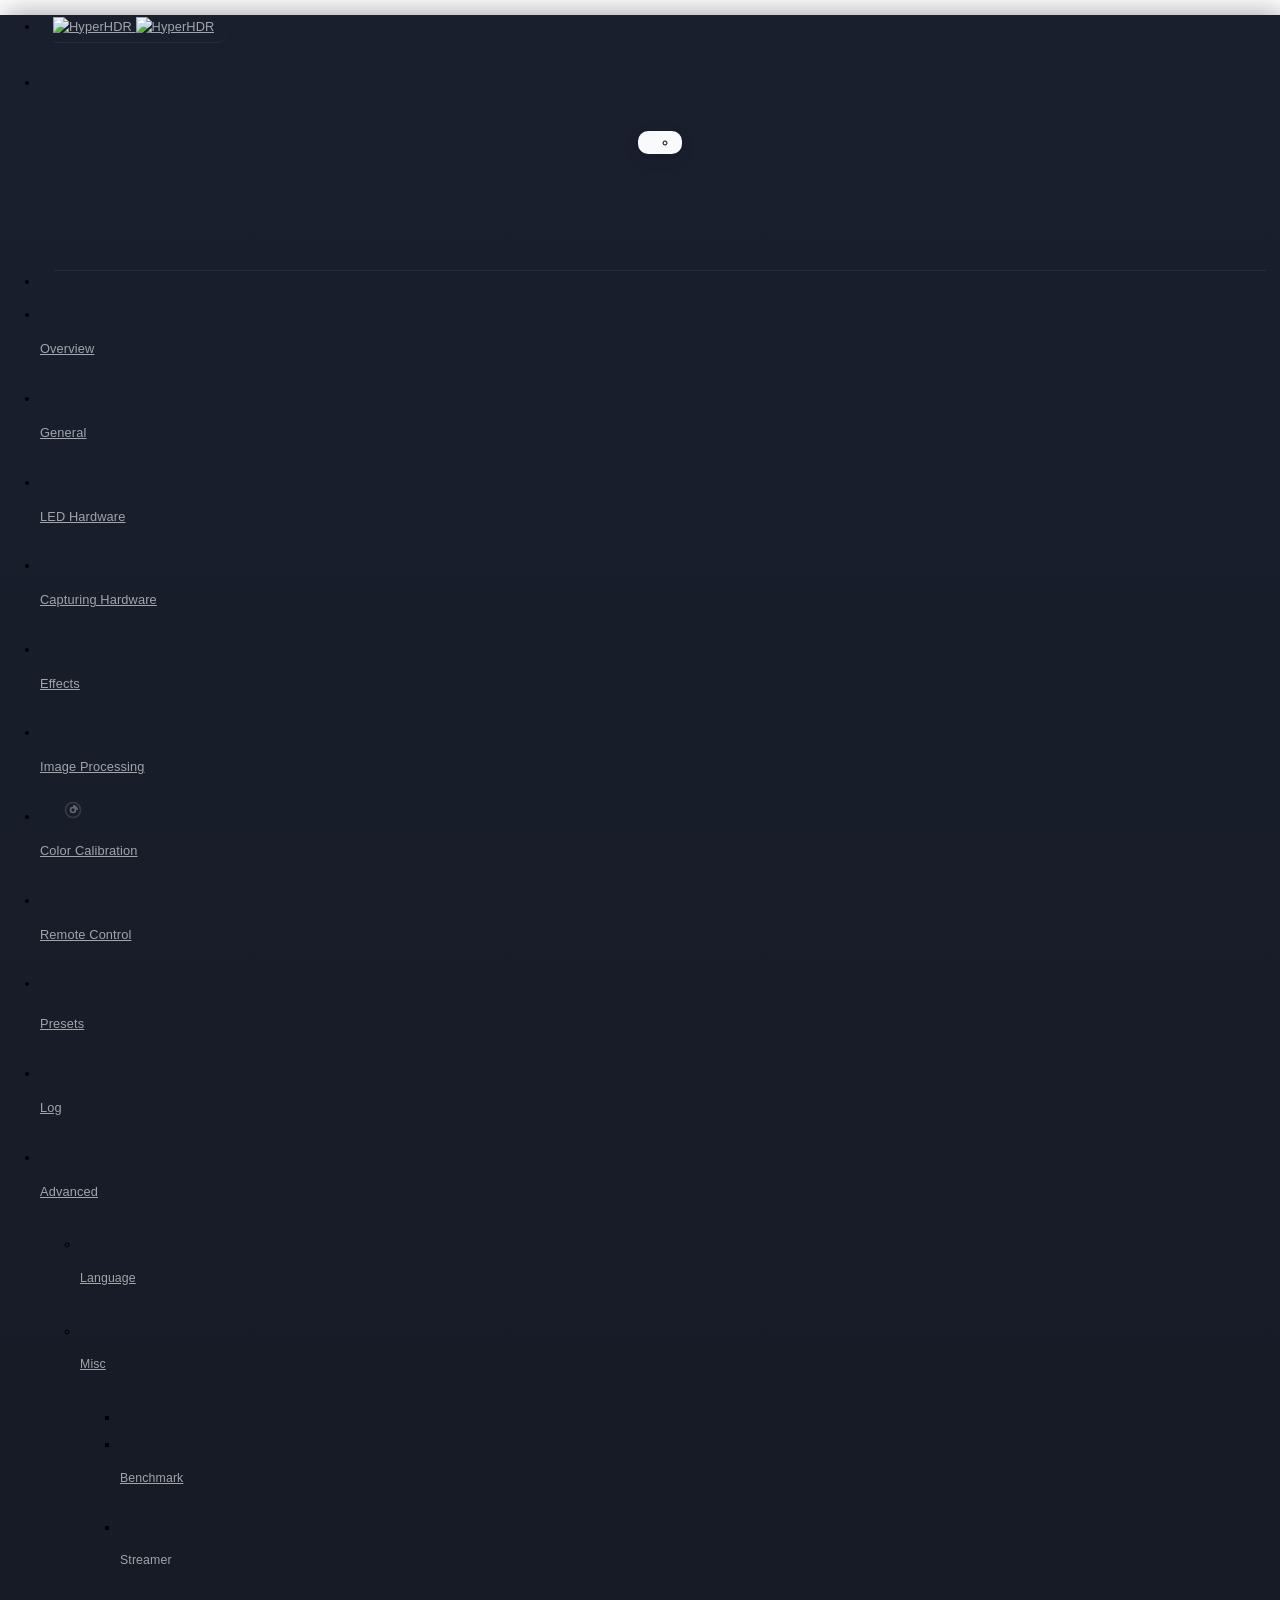
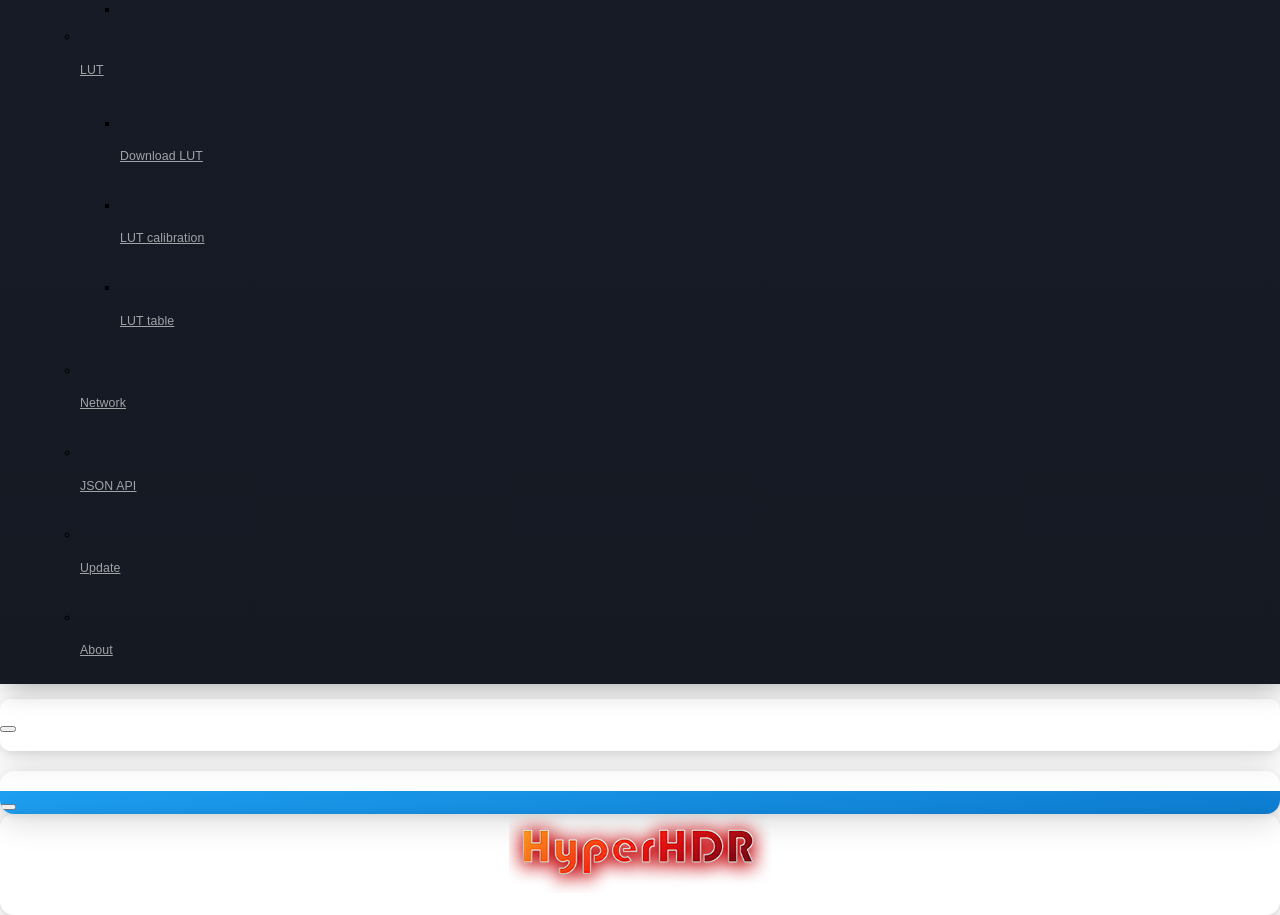
==== commit 21672308: "Add Color Calibration UI and scripts Introduce a Color Calibration tool: adds a full-screen calibrat" ====
--- a/www/index.html
+++ b/www/index.html
@@ -407,7 +407,17 @@
 					</li>
 					<li class="nav-item">																	
 						<a href="#processing" class="nav-link system-link"><svg data-src="svg/image_processing.svg" fill="currentColor" class="svg4hyperhdr leftmenu"></svg><p data-i18n="main_menu_colors_conf_token">Image Processing</p></a>
-					</li>					
+					</li>
+					<li class="nav-item" id="btn_color_calibration">
+						<a href="#color_calibration" class="nav-link system-link">
+							<svg xmlns="http://www.w3.org/2000/svg" fill="currentColor" class="svg4hyperhdr leftmenu" viewBox="0 0 24 24" style="max-height:20px;">
+								<circle cx="12" cy="12" r="3" fill="none" stroke="currentColor" stroke-width="2"/>
+								<path d="M12 2a10 10 0 1 0 10 10A10 10 0 0 0 12 2zm0 18a8 8 0 1 1 8-8 8 8 0 0 1-8 8z" opacity=".4"/>
+								<path d="M12 6a6 6 0 0 1 6 6h-2a4 4 0 0 0-4-4V6z" fill="currentColor"/>
+							</svg>
+							<p>Color Calibration</p>
+						</a>
+					</li>
 					<li class="nav-item">																	
 						<a href="#remote" class="nav-link system-link"><svg data-src="svg/remote_control.svg" fill="currentColor" class="svg4hyperhdr leftmenu"></svg><p data-i18n="main_menu_remotecontrol_token">Remote Control</p></a>
 					</li>
@@ -649,6 +659,56 @@
         <!-- Presets -->
         <script src="js/presets.js"></script>
 
+        <!-- Color Calibration -->
+        <script>
+        (function () {
+            // Handle #color_calibration hash navigation
+            function loadColorCalibration() {
+                var subpage = document.getElementById('hyper-subpage') || document.getElementById('page-content');
+                if (!subpage) return;
+
+                // Load the subpage via fetch into the container
+                fetch('content/color_calibration.html')
+                    .then(function(r) { return r.text(); })
+                    .then(function(html) {
+                        // Extract body content
+                        var tmp = document.createElement('div');
+                        tmp.innerHTML = html;
+                        var body = tmp.querySelector('body');
+                        subpage.innerHTML = body ? body.innerHTML : tmp.innerHTML;
+
+                        // Re-inject the calibration script
+                        var sc = document.createElement('script');
+                        sc.src = 'js/color_calibration.js';
+                        sc.id  = 'color_cal_script';
+                        document.body.appendChild(sc);
+                    })
+                    .catch(function(e) {
+                        subpage.innerHTML = '<div style="padding:30px; color:#fc8181;">⚠️ Could not load color_calibration.html – ' + e.message + '</div>';
+                    });
+            }
+
+            // Hook into AdminLTE / HyperHDR routing
+            function checkHash() {
+                if (window.location.hash === '#color_calibration') {
+                    loadColorCalibration();
+                }
+            }
+
+            window.addEventListener('hashchange', checkHash);
+            document.addEventListener('DOMContentLoaded', function() {
+                // Also intercept sidebar click
+                var btn = document.getElementById('btn_color_calibration');
+                if (btn) {
+                    btn.querySelector('a').addEventListener('click', function(e) {
+                        // Give the hash a moment to set, then load
+                        setTimeout(loadColorCalibration, 50);
+                    });
+                }
+                checkHash();
+            });
+        })();
+        </script>
 
     </body>
 </html>
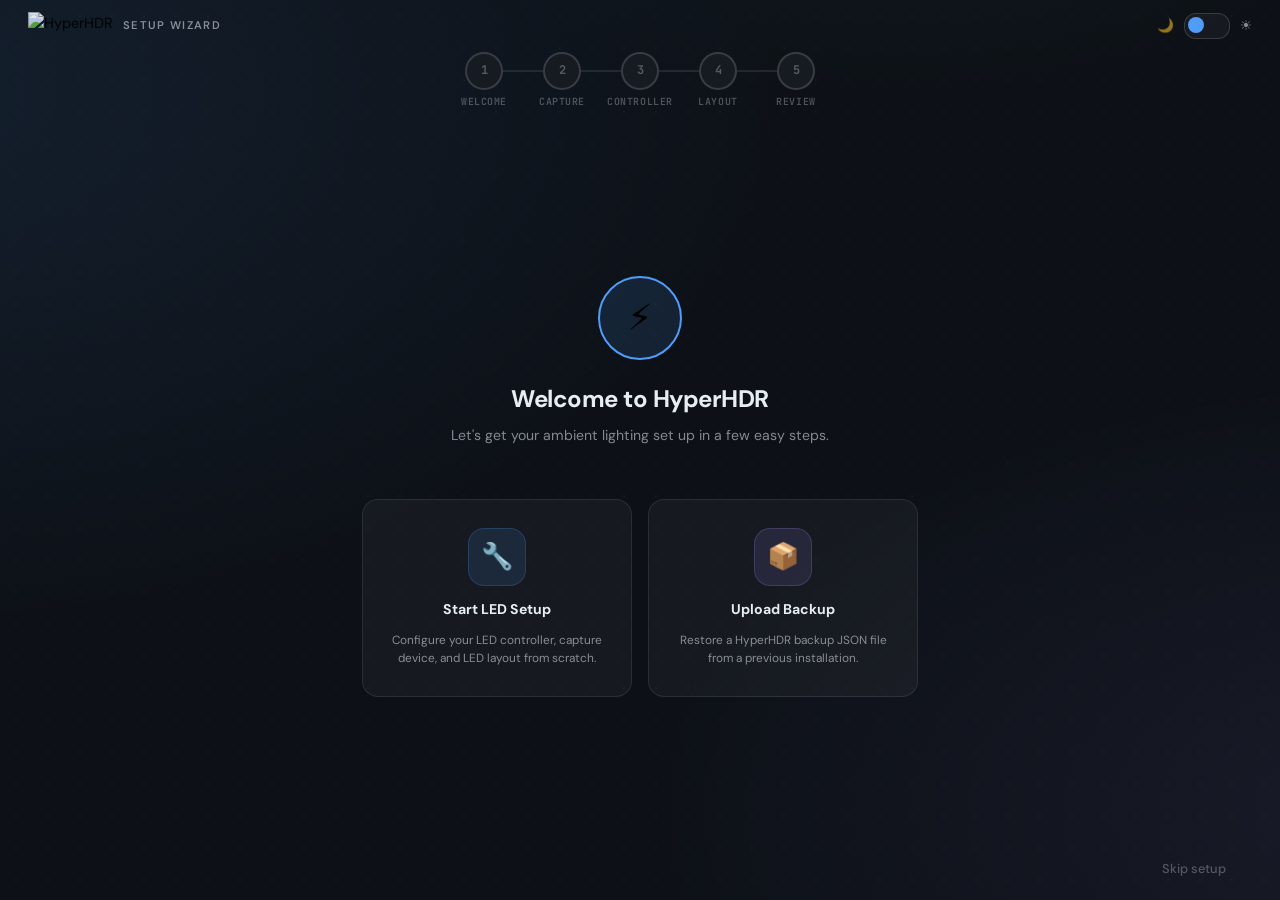
==== commit 201cdb56: "Move UI to separate hyperhdr-ui process Extract the Qt WebEngine-based UI into a separate hyperhdr-u" ====
--- a/www/index.html
+++ b/www/index.html
@@ -65,26 +65,33 @@
 svg.svg4hyperhdr.leftmenu   { max-height: 20px; }
 svg[data-id]                { max-height: none !important; }
 
+/* ── Bottom-menu toolbar icon size override ───────── */
+.col.bottom-menu svg.svg4hyperhdr,
+.main-sidebar .bottom-menu svg.svg4hyperhdr {
+    width: 16px !important;
+    height: 16px !important;
+    max-height: 16px !important;
+    max-width: 16px !important;
+    margin-right: 0 !important;
+}
+
 /* ══════════════════════════════════════════════
-   MODERN SIDEBAR
+   MODERN SIDEBAR — shared / structural
 ══════════════════════════════════════════════ */
 
 /* Shell */
 .main-sidebar {
-    background: linear-gradient(180deg, #1a1f2e 0%, #151922 100%) !important;
     border-right: none !important;
-    box-shadow: 4px 0 28px rgba(0,0,0,.4) !important;
 }
 
 /* Scrollbar */
-.sidebar { scrollbar-width: thin; scrollbar-color: rgba(255,255,255,.1) transparent; }
+.sidebar { scrollbar-width: thin; scrollbar-color: rgba(128,128,128,.2) transparent; }
 .sidebar::-webkit-scrollbar { width: 3px; }
 .sidebar::-webkit-scrollbar-track { background: transparent; }
-.sidebar::-webkit-scrollbar-thumb { background: rgba(255,255,255,.15); border-radius: 4px; }
+.sidebar::-webkit-scrollbar-thumb { border-radius: 4px; }
 
 /* Logo area */
 .brand-link.logo-switch {
-    border-bottom: 1px solid rgba(255,255,255,.06) !important;
     padding-bottom: 12px !important;
 }
 
@@ -103,27 +110,21 @@
     height: 36px;
     border-radius: 10px;
     cursor: pointer;
+    overflow: hidden;
     transition: background .18s, transform .15s;
-    color: rgba(255,255,255,.5) !important;
-    fill: rgba(255,255,255,.5) !important;
 }
 .main-sidebar .bottom-menu a:hover,
 .main-sidebar .bottom-menu svg.top-left-menu:hover {
-    background: rgba(255,255,255,.1);
-    color: #fff !important;
-    fill: #fff !important;
     transform: scale(1.12);
 }
 
 /* Divider */
 .main-sidebar .dropdown-divider {
-    border-color: rgba(255,255,255,.07) !important;
     margin: 6px 14px !important;
 }
 
 /* Nav links base */
 .nav-sidebar .nav-link {
-    color: rgba(255,255,255,.6) !important;
     font-size: .8rem;
     font-weight: 500;
     letter-spacing: .01em;
@@ -134,7 +135,6 @@
     border-left: 3px solid transparent;
 }
 .nav-sidebar .nav-link p {
-    color: rgba(255,255,255,.6) !important;
     transition: color .18s;
     margin-bottom: 0;
 }
@@ -144,32 +144,14 @@
     flex-shrink: 0;
     transition: opacity .18s, transform .18s;
 }
-
-/* Hover */
-.nav-sidebar .nav-link:hover {
-    background: rgba(255,255,255,.07) !important;
-    color: rgba(255,255,255,.95) !important;
-}
-.nav-sidebar .nav-link:hover p {
-    color: rgba(255,255,255,.95) !important;
-}
 .nav-sidebar .nav-link:hover svg.svg4hyperhdr.leftmenu {
     opacity: 1;
     transform: translateX(2px);
 }
 
 /* Active */
-.nav-sidebar .nav-link.active,
-.nav-sidebar > .nav-item > .nav-link.active {
-    background: rgba(99,179,237,.12) !important;
-    color: #63b3ed !important;
-    border-left: 3px solid #63b3ed;
-    padding-left: 9px !important;
-}
-.nav-sidebar .nav-link.active p        { color: #63b3ed !important; }
 .nav-sidebar .nav-link.active svg.svg4hyperhdr.leftmenu {
     opacity: 1;
-    filter: drop-shadow(0 0 5px rgba(99,179,237,.55));
 }
 
 /* Treeview children */
@@ -191,7 +173,110 @@
     opacity: .65;
 }
 
-/* ── Presets submenu panel ────────────────────── */
+/* ══════════════════════════════════════════════
+   MODERN SIDEBAR — DARK MODE
+══════════════════════════════════════════════ */
+body.dark-mode .main-sidebar {
+    background: linear-gradient(180deg, #1a1f2e 0%, #151922 100%) !important;
+    box-shadow: 4px 0 28px rgba(0,0,0,.4) !important;
+}
+body.dark-mode .sidebar { scrollbar-color: rgba(255,255,255,.1) transparent; }
+body.dark-mode .sidebar::-webkit-scrollbar-thumb { background: rgba(255,255,255,.15); }
+body.dark-mode .brand-link.logo-switch {
+    border-bottom: 1px solid rgba(255,255,255,.06) !important;
+}
+body.dark-mode .main-sidebar .bottom-menu a,
+body.dark-mode .main-sidebar .bottom-menu svg.top-left-menu {
+    color: rgba(255,255,255,.5) !important;
+    fill: rgba(255,255,255,.5) !important;
+}
+body.dark-mode .main-sidebar .bottom-menu a:hover,
+body.dark-mode .main-sidebar .bottom-menu svg.top-left-menu:hover {
+    background: rgba(255,255,255,.1);
+    color: #fff !important;
+    fill: #fff !important;
+}
+body.dark-mode .main-sidebar .dropdown-divider {
+    border-color: rgba(255,255,255,.07) !important;
+}
+body.dark-mode .nav-sidebar .nav-link {
+    color: rgba(255,255,255,.6) !important;
+}
+body.dark-mode .nav-sidebar .nav-link p {
+    color: rgba(255,255,255,.6) !important;
+}
+body.dark-mode .nav-sidebar .nav-link:hover {
+    background: rgba(255,255,255,.07) !important;
+    color: rgba(255,255,255,.95) !important;
+}
+body.dark-mode .nav-sidebar .nav-link:hover p {
+    color: rgba(255,255,255,.95) !important;
+}
+body.dark-mode .nav-sidebar .nav-link.active,
+body.dark-mode .nav-sidebar > .nav-item > .nav-link.active {
+    background: rgba(99,179,237,.12) !important;
+    color: #63b3ed !important;
+    border-left: 3px solid #63b3ed;
+    padding-left: 9px !important;
+}
+body.dark-mode .nav-sidebar .nav-link.active p { color: #63b3ed !important; }
+body.dark-mode .nav-sidebar .nav-link.active svg.svg4hyperhdr.leftmenu {
+    filter: drop-shadow(0 0 5px rgba(99,179,237,.55));
+}
+
+/* ══════════════════════════════════════════════
+   MODERN SIDEBAR — LIGHT / WHITE MODE
+══════════════════════════════════════════════ */
+body:not(.dark-mode) .main-sidebar {
+    background: linear-gradient(180deg, #ffffff 0%, #f0f4f9 100%) !important;
+    box-shadow: 4px 0 20px rgba(0,0,0,.08) !important;
+}
+body:not(.dark-mode) .sidebar { scrollbar-color: rgba(0,0,0,.12) transparent; }
+body:not(.dark-mode) .sidebar::-webkit-scrollbar-thumb { background: rgba(0,0,0,.15); }
+body:not(.dark-mode) .brand-link.logo-switch {
+    border-bottom: 1px solid rgba(0,0,0,.07) !important;
+}
+body:not(.dark-mode) .main-sidebar .bottom-menu a,
+body:not(.dark-mode) .main-sidebar .bottom-menu svg.top-left-menu {
+    color: rgba(30,36,48,.45) !important;
+    fill: rgba(30,36,48,.45) !important;
+}
+body:not(.dark-mode) .main-sidebar .bottom-menu a:hover,
+body:not(.dark-mode) .main-sidebar .bottom-menu svg.top-left-menu:hover {
+    background: rgba(0,0,0,.07);
+    color: #1e2430 !important;
+    fill: #1e2430 !important;
+}
+body:not(.dark-mode) .main-sidebar .dropdown-divider {
+    border-color: rgba(0,0,0,.08) !important;
+}
+body:not(.dark-mode) .nav-sidebar .nav-link {
+    color: rgba(30,36,48,.6) !important;
+}
+body:not(.dark-mode) .nav-sidebar .nav-link p {
+    color: rgba(30,36,48,.6) !important;
+}
+body:not(.dark-mode) .nav-sidebar .nav-link:hover {
+    background: rgba(0,0,0,.05) !important;
+    color: #1e2430 !important;
+}
+body:not(.dark-mode) .nav-sidebar .nav-link:hover p {
+    color: #1e2430 !important;
+}
+body:not(.dark-mode) .nav-sidebar .nav-link.active,
+body:not(.dark-mode) .nav-sidebar > .nav-item > .nav-link.active {
+    background: rgba(59,158,221,.1) !important;
+    color: #1074b1 !important;
+    border-left: 3px solid #1074b1;
+    padding-left: 9px !important;
+}
+body:not(.dark-mode) .nav-sidebar .nav-link.active p { color: #1074b1 !important; }
+body:not(.dark-mode) .nav-sidebar .nav-link.active svg.svg4hyperhdr.leftmenu {
+    filter: drop-shadow(0 0 4px rgba(59,158,221,.4));
+}
+
+
+/* ── Presets panel — structural (shared) ──────────── */
 #presets_submenu            { display: none; }
 #presets_submenu.open       { display: block; }
 
@@ -201,7 +286,6 @@
     box-sizing: border-box;
 }
 
-/* Preset input row */
 #presets_submenu .preset-toolbar {
     display: flex;
     flex-wrap: nowrap;
@@ -210,10 +294,8 @@
     box-sizing: border-box;
     margin-top: 8px;
 }
+
 #preset_name_input {
-    background: rgba(255,255,255,.07) !important;
-    border: 1px solid rgba(255,255,255,.12) !important;
-    color: rgba(255,255,255,.85) !important;
     border-radius: 7px !important;
     font-size: .75rem !important;
     height: 28px !important;
@@ -222,15 +304,7 @@
     width: 0;
     transition: border-color .18s, background .18s;
 }
-#preset_name_input::placeholder { color: rgba(255,255,255,.3) !important; }
-#preset_name_input:focus {
-    background: rgba(255,255,255,.11) !important;
-    border-color: rgba(99,179,237,.5) !important;
-    box-shadow: 0 0 0 2px rgba(99,179,237,.15) !important;
-    outline: none;
-}
-
-/* Preset action buttons */
+
 #btn_save_preset,
 #btn_import_preset,
 #btn_export_preset {
@@ -245,35 +319,28 @@
     border: none !important;
     transition: filter .18s, transform .15s;
 }
-#btn_save_preset   { background: rgba(72,187,120,.8) !important; }
-#btn_import_preset { background: rgba(66,153,225,.8) !important; }
-#btn_export_preset { background: rgba(113,128,150,.7) !important; }
-#btn_save_preset:hover   { filter: brightness(1.15); transform: scale(1.08); }
-#btn_import_preset:hover { filter: brightness(1.15); transform: scale(1.08); }
+#btn_save_preset:hover,
+#btn_import_preset:hover,
 #btn_export_preset:hover { filter: brightness(1.15); transform: scale(1.08); }
 
-/* Preset list scroll area */
 #presets_list_container {
     max-height: 190px;
     overflow-y: auto;
     overflow-x: hidden;
     width: 100%;
     scrollbar-width: thin;
-    scrollbar-color: rgba(255,255,255,.1) transparent;
 }
 #presets_list_container::-webkit-scrollbar { width: 3px; }
-#presets_list_container::-webkit-scrollbar-thumb { background: rgba(255,255,255,.15); border-radius: 3px; }
+#presets_list_container::-webkit-scrollbar-thumb { border-radius: 3px; }
 
 #presets_list_container:empty::after {
     content: 'No presets yet.';
     font-size: .72rem;
-    color: rgba(255,255,255,.3);
     display: block;
     padding: 6px 2px;
     font-style: italic;
 }
 
-/* Individual preset row */
 .preset-item {
     display: flex;
     align-items: center;
@@ -286,28 +353,22 @@
     transition: background .15s;
     border: 1px solid transparent;
 }
-.preset-item:hover {
-    background: rgba(255,255,255,.08);
-    border-color: rgba(255,255,255,.06);
-}
+
 .preset-label {
     font-size: .78rem;
     font-weight: 500;
-    color: rgba(255,255,255,.8);
     white-space: nowrap;
     overflow: hidden;
     text-overflow: ellipsis;
     flex: 1;
     min-width: 0;
 }
-.preset-item:hover .preset-label { color: #fff; }
 
 .btn-del-preset {
     flex-shrink: 0;
     background: none;
     border: none;
     padding: 0 3px;
-    color: rgba(255,255,255,.25);
     line-height: 1;
     cursor: pointer;
     font-size: .75rem;
@@ -317,6 +378,110 @@
 .btn-del-preset:hover {
     color: #fc8181;
     background: rgba(252,129,129,.1);
+}
+
+/* ── Presets panel — DARK MODE ────────────────────── */
+body.dark-mode #preset_name_input {
+    background: rgba(255,255,255,.07) !important;
+    border: 1px solid rgba(255,255,255,.12) !important;
+    color: rgba(255,255,255,.85) !important;
+}
+body.dark-mode #preset_name_input::placeholder { color: rgba(255,255,255,.3) !important; }
+body.dark-mode #preset_name_input:focus {
+    background: rgba(255,255,255,.11) !important;
+    border-color: rgba(99,179,237,.5) !important;
+    box-shadow: 0 0 0 2px rgba(99,179,237,.15) !important;
+    outline: none;
+}
+body.dark-mode #btn_save_preset   { background: rgba(72,187,120,.8) !important; }
+body.dark-mode #btn_import_preset { background: rgba(66,153,225,.8) !important; }
+body.dark-mode #btn_export_preset { background: rgba(113,128,150,.7) !important; }
+
+body.dark-mode #presets_list_container {
+    scrollbar-color: rgba(255,255,255,.1) transparent;
+}
+body.dark-mode #presets_list_container::-webkit-scrollbar-thumb { background: rgba(255,255,255,.15); }
+body.dark-mode #presets_list_container:empty::after { color: rgba(255,255,255,.3); }
+
+body.dark-mode .preset-item:hover {
+    background: rgba(255,255,255,.08);
+    border-color: rgba(255,255,255,.06);
+}
+body.dark-mode .preset-label { color: rgba(255,255,255,.8); }
+body.dark-mode .preset-item:hover .preset-label { color: #fff; }
+body.dark-mode .btn-del-preset { color: rgba(255,255,255,.25); }
+
+/* ── Presets panel — LIGHT / WHITE MODE ──────────── */
+body:not(.dark-mode) #preset_name_input {
+    background: rgba(0,0,0,.04) !important;
+    border: 1px solid rgba(0,0,0,.15) !important;
+    color: #1e2430 !important;
+}
+body:not(.dark-mode) #preset_name_input::placeholder { color: rgba(30,36,48,.35) !important; }
+body:not(.dark-mode) #preset_name_input:focus {
+    background: #fff !important;
+    border-color: rgba(16,116,177,.5) !important;
+    box-shadow: 0 0 0 2px rgba(16,116,177,.12) !important;
+    outline: none;
+}
+body:not(.dark-mode) #btn_save_preset   { background: rgba(34,163,74,.85) !important; }
+body:not(.dark-mode) #btn_import_preset { background: rgba(16,116,177,.85) !important; }
+body:not(.dark-mode) #btn_export_preset { background: rgba(100,116,139,.75) !important; }
+
+body:not(.dark-mode) #presets_list_container {
+    scrollbar-color: rgba(0,0,0,.12) transparent;
+}
+body:not(.dark-mode) #presets_list_container::-webkit-scrollbar-thumb { background: rgba(0,0,0,.15); }
+body:not(.dark-mode) #presets_list_container:empty::after { color: rgba(30,36,48,.35); }
+
+body:not(.dark-mode) .preset-item:hover {
+    background: rgba(0,0,0,.05);
+    border-color: rgba(0,0,0,.07);
+}
+body:not(.dark-mode) .preset-label { color: rgba(30,36,48,.75); }
+body:not(.dark-mode) .preset-item:hover .preset-label { color: #1e2430; }
+body:not(.dark-mode) .btn-del-preset { color: rgba(30,36,48,.25); }
+
+/* ── Sidebar full-height scroll fix ──────────────── */
+.main-sidebar {
+    display: flex !important;
+    flex-direction: column !important;
+    height: 100vh !important;
+    position: fixed !important;
+    top: 0 !important;
+    left: 0 !important;
+    overflow: hidden !important;
+}
+
+.main-sidebar .sidebar {
+    flex: 1 1 0 !important;      /* grow AND shrink, base = 0 */
+    min-height: 0 !important;    /* CRITICAL — lets flex child shrink below content */
+    overflow-y: auto !important;
+    overflow-x: hidden !important;
+    height: auto !important;     /* don't let AdminLTE force a fixed height */
+    padding-bottom: 16px;
+}
+
+/* Scrollbar always visible when content overflows */
+.main-sidebar .sidebar {
+    scrollbar-width: thin !important;
+    scrollbar-color: rgba(128,128,128,.3) transparent !important;
+}
+.main-sidebar .sidebar::-webkit-scrollbar {
+    width: 4px !important;
+    display: block !important;
+}
+.main-sidebar .sidebar::-webkit-scrollbar-track {
+    background: transparent !important;
+}
+.main-sidebar .sidebar::-webkit-scrollbar-thumb {
+    border-radius: 4px !important;
+}
+body.dark-mode .main-sidebar .sidebar::-webkit-scrollbar-thumb {
+    background: rgba(255,255,255,.2) !important;
+}
+body:not(.dark-mode) .main-sidebar .sidebar::-webkit-scrollbar-thumb {
+    background: rgba(0,0,0,.18) !important;
 }
 
 </style>
@@ -337,12 +502,6 @@
 			</noscript>
 			
 			
-			<a href="#" id="main-window-button-menu" class="nav-link" data-widget="pushmenu" role="button" style = "position: fixed; top: 0; right: 0px; z-index: 200">			
-				<div class="icon-menu-control pt-3 pe-3">					
-					<svg id="showMenuIcon" data-src="svg/left_menu_hide.svg" fill="currentColor" style="width:64px; height:64px; position:absolute; left:-64px; opacity: 1; transition: opacity 0.5s;"></svg>
-					<svg id="hideMenuIcon" data-src="svg/left_menu_show.svg" fill="currentColor" style="width:64px; height:64px; position:absolute; left:-64px; opacity: 0; transition: opacity 0.5s;"></svg>
-				</div>			
-			</a>
   
 			<div id="loading_overlay" class="overlay"></div>
 			
@@ -381,6 +540,13 @@
 										<svg aria-hidden="true" data-src="svg/television.svg" fill="currentColor" class="svg4hyperhdr leftmenu top-left-menu"></svg>
 									</a>
 								</div>
+								<!-- TEMP: wizard test button – remove when done -->
+								<div class="col bottom-menu ps-0 pe-0">
+									<a id="btn_test_wizard" title="Re-open Setup Wizard" style="cursor:pointer;">
+										<svg aria-hidden="true" data-src="svg/wizard.svg" fill="currentColor" class="svg4hyperhdr leftmenu top-left-menu"></svg>
+									</a>
+								</div>
+								<!-- END TEMP -->
 								<div class="col bottom-menu ps-0 pe-0">
 									<a id="btn_lock_ui">
 										<svg aria-hidden="true" data-src="svg/logout.svg" fill="currentColor" class="svg4hyperhdr leftmenu top-left-menu"></svg>
@@ -658,6 +824,20 @@
 
         <!-- Presets -->
         <script src="js/presets.js"></script>
+        <script src="js/setup_wizard.js"></script>
+        <!-- TEMP: wizard test button listener – remove with btn_test_wizard -->
+        <script>
+        document.addEventListener('DOMContentLoaded', function() {
+            var btn = document.getElementById('btn_test_wizard');
+            if (btn) {
+                btn.addEventListener('click', function() {
+                    localStorage.removeItem('hyperhdr_wizard_done');
+                    location.reload();
+                });
+            }
+        });
+        </script>
+        <!-- END TEMP -->
 
         <!-- Color Calibration -->
         <script>
--- a/www/css/hyperhdr.css
+++ b/www/css/hyperhdr.css
@@ -136,7 +136,7 @@
     margin-left: 0;
     margin-right: .5em;
 }
-.col.bottom-menu .svg4hyperhdr { width: 21px; }
+.col.bottom-menu .svg4hyperhdr { width: 16px; }
 
 /* ── Top-left icon hover ──────────────────────────────────── */
 body:not(.dark-mode) svg.svg4hyperhdr.top-left-menu:hover { color: #c0392b; }
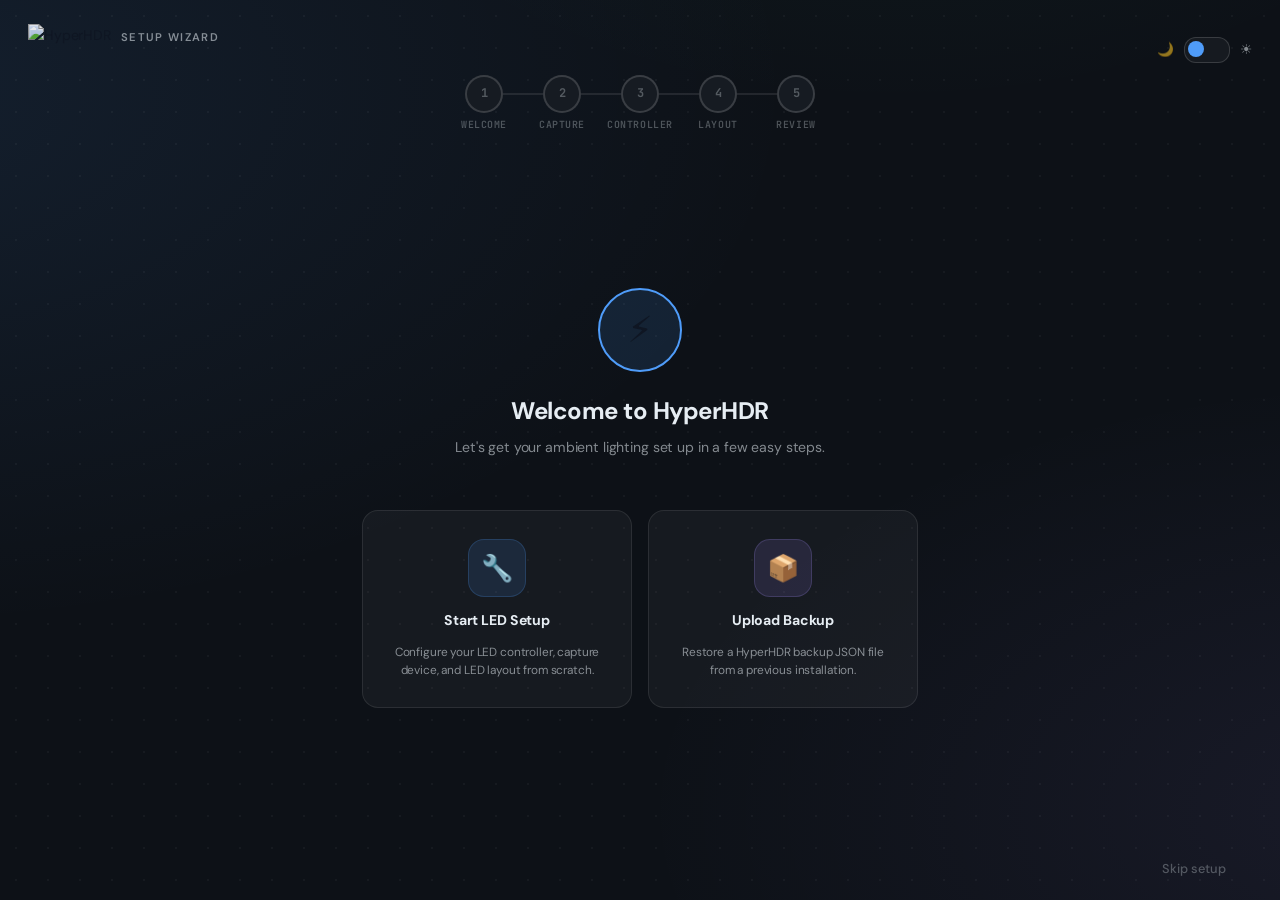
==== commit 16d21b18: "Add frameless window UI and quick controls Implement a frameless main window with a custom floating " ====
--- a/www/index.html
+++ b/www/index.html
@@ -61,386 +61,19 @@
 /* ── SVG sizing ───────────────────────────────────── */
 svg.svg4hyperhdr            { max-height: 1em; }
 button.btn>svg.svg4hyperhdr { max-height: 1.2em; }
-.card-header svg.svg4hyperhdr { max-height: 24px; }
-svg.svg4hyperhdr.leftmenu   { max-height: 20px; }
+.card-header svg.svg4hyperhdr { max-height: 22px; }
+svg.svg4hyperhdr.leftmenu   { max-height: 18px; }
 svg[data-id]                { max-height: none !important; }
 
 /* ── Bottom-menu toolbar icon size override ───────── */
 .col.bottom-menu svg.svg4hyperhdr,
 .main-sidebar .bottom-menu svg.svg4hyperhdr {
-    width: 16px !important;
-    height: 16px !important;
-    max-height: 16px !important;
-    max-width: 16px !important;
+    width: 15px !important;
+    height: 15px !important;
+    max-height: 15px !important;
+    max-width: 15px !important;
     margin-right: 0 !important;
 }
-
-/* ══════════════════════════════════════════════
-   MODERN SIDEBAR — shared / structural
-══════════════════════════════════════════════ */
-
-/* Shell */
-.main-sidebar {
-    border-right: none !important;
-}
-
-/* Scrollbar */
-.sidebar { scrollbar-width: thin; scrollbar-color: rgba(128,128,128,.2) transparent; }
-.sidebar::-webkit-scrollbar { width: 3px; }
-.sidebar::-webkit-scrollbar-track { background: transparent; }
-.sidebar::-webkit-scrollbar-thumb { border-radius: 4px; }
-
-/* Logo area */
-.brand-link.logo-switch {
-    padding-bottom: 12px !important;
-}
-
-/* Top icon toolbar */
-.main-sidebar .bottom-menu {
-    display: flex;
-    align-items: center;
-    justify-content: center;
-}
-.main-sidebar .bottom-menu a,
-.main-sidebar .bottom-menu svg.top-left-menu {
-    display: flex;
-    align-items: center;
-    justify-content: center;
-    width: 36px;
-    height: 36px;
-    border-radius: 10px;
-    cursor: pointer;
-    overflow: hidden;
-    transition: background .18s, transform .15s;
-}
-.main-sidebar .bottom-menu a:hover,
-.main-sidebar .bottom-menu svg.top-left-menu:hover {
-    transform: scale(1.12);
-}
-
-/* Divider */
-.main-sidebar .dropdown-divider {
-    margin: 6px 14px !important;
-}
-
-/* Nav links base */
-.nav-sidebar .nav-link {
-    font-size: .8rem;
-    font-weight: 500;
-    letter-spacing: .01em;
-    border-radius: 10px;
-    margin: 1px 8px;
-    padding: 8px 12px !important;
-    transition: background .18s, color .18s, padding-left .18s;
-    border-left: 3px solid transparent;
-}
-.nav-sidebar .nav-link p {
-    transition: color .18s;
-    margin-bottom: 0;
-}
-.nav-sidebar .nav-link svg.svg4hyperhdr.leftmenu {
-    opacity: .55;
-    margin-right: 10px;
-    flex-shrink: 0;
-    transition: opacity .18s, transform .18s;
-}
-.nav-sidebar .nav-link:hover svg.svg4hyperhdr.leftmenu {
-    opacity: 1;
-    transform: translateX(2px);
-}
-
-/* Active */
-.nav-sidebar .nav-link.active svg.svg4hyperhdr.leftmenu {
-    opacity: 1;
-}
-
-/* Treeview children */
-.nav-sidebar .nav-treeview .nav-link {
-    font-size: .77rem;
-    margin: 1px 8px 1px 20px;
-    padding: 6px 10px !important;
-}
-
-/* Expander arrow */
-.nav-sidebar .nav-link svg.leftmenu.right {
-    margin-left: auto;
-    margin-right: 0;
-    opacity: .35;
-    transition: transform .25s ease, opacity .18s;
-}
-.nav-sidebar .menu-open > .nav-link svg.leftmenu.right {
-    transform: rotate(90deg);
-    opacity: .65;
-}
-
-/* ══════════════════════════════════════════════
-   MODERN SIDEBAR — DARK MODE
-══════════════════════════════════════════════ */
-body.dark-mode .main-sidebar {
-    background: linear-gradient(180deg, #1a1f2e 0%, #151922 100%) !important;
-    box-shadow: 4px 0 28px rgba(0,0,0,.4) !important;
-}
-body.dark-mode .sidebar { scrollbar-color: rgba(255,255,255,.1) transparent; }
-body.dark-mode .sidebar::-webkit-scrollbar-thumb { background: rgba(255,255,255,.15); }
-body.dark-mode .brand-link.logo-switch {
-    border-bottom: 1px solid rgba(255,255,255,.06) !important;
-}
-body.dark-mode .main-sidebar .bottom-menu a,
-body.dark-mode .main-sidebar .bottom-menu svg.top-left-menu {
-    color: rgba(255,255,255,.5) !important;
-    fill: rgba(255,255,255,.5) !important;
-}
-body.dark-mode .main-sidebar .bottom-menu a:hover,
-body.dark-mode .main-sidebar .bottom-menu svg.top-left-menu:hover {
-    background: rgba(255,255,255,.1);
-    color: #fff !important;
-    fill: #fff !important;
-}
-body.dark-mode .main-sidebar .dropdown-divider {
-    border-color: rgba(255,255,255,.07) !important;
-}
-body.dark-mode .nav-sidebar .nav-link {
-    color: rgba(255,255,255,.6) !important;
-}
-body.dark-mode .nav-sidebar .nav-link p {
-    color: rgba(255,255,255,.6) !important;
-}
-body.dark-mode .nav-sidebar .nav-link:hover {
-    background: rgba(255,255,255,.07) !important;
-    color: rgba(255,255,255,.95) !important;
-}
-body.dark-mode .nav-sidebar .nav-link:hover p {
-    color: rgba(255,255,255,.95) !important;
-}
-body.dark-mode .nav-sidebar .nav-link.active,
-body.dark-mode .nav-sidebar > .nav-item > .nav-link.active {
-    background: rgba(99,179,237,.12) !important;
-    color: #63b3ed !important;
-    border-left: 3px solid #63b3ed;
-    padding-left: 9px !important;
-}
-body.dark-mode .nav-sidebar .nav-link.active p { color: #63b3ed !important; }
-body.dark-mode .nav-sidebar .nav-link.active svg.svg4hyperhdr.leftmenu {
-    filter: drop-shadow(0 0 5px rgba(99,179,237,.55));
-}
-
-/* ══════════════════════════════════════════════
-   MODERN SIDEBAR — LIGHT / WHITE MODE
-══════════════════════════════════════════════ */
-body:not(.dark-mode) .main-sidebar {
-    background: linear-gradient(180deg, #ffffff 0%, #f0f4f9 100%) !important;
-    box-shadow: 4px 0 20px rgba(0,0,0,.08) !important;
-}
-body:not(.dark-mode) .sidebar { scrollbar-color: rgba(0,0,0,.12) transparent; }
-body:not(.dark-mode) .sidebar::-webkit-scrollbar-thumb { background: rgba(0,0,0,.15); }
-body:not(.dark-mode) .brand-link.logo-switch {
-    border-bottom: 1px solid rgba(0,0,0,.07) !important;
-}
-body:not(.dark-mode) .main-sidebar .bottom-menu a,
-body:not(.dark-mode) .main-sidebar .bottom-menu svg.top-left-menu {
-    color: rgba(30,36,48,.45) !important;
-    fill: rgba(30,36,48,.45) !important;
-}
-body:not(.dark-mode) .main-sidebar .bottom-menu a:hover,
-body:not(.dark-mode) .main-sidebar .bottom-menu svg.top-left-menu:hover {
-    background: rgba(0,0,0,.07);
-    color: #1e2430 !important;
-    fill: #1e2430 !important;
-}
-body:not(.dark-mode) .main-sidebar .dropdown-divider {
-    border-color: rgba(0,0,0,.08) !important;
-}
-body:not(.dark-mode) .nav-sidebar .nav-link {
-    color: rgba(30,36,48,.6) !important;
-}
-body:not(.dark-mode) .nav-sidebar .nav-link p {
-    color: rgba(30,36,48,.6) !important;
-}
-body:not(.dark-mode) .nav-sidebar .nav-link:hover {
-    background: rgba(0,0,0,.05) !important;
-    color: #1e2430 !important;
-}
-body:not(.dark-mode) .nav-sidebar .nav-link:hover p {
-    color: #1e2430 !important;
-}
-body:not(.dark-mode) .nav-sidebar .nav-link.active,
-body:not(.dark-mode) .nav-sidebar > .nav-item > .nav-link.active {
-    background: rgba(59,158,221,.1) !important;
-    color: #1074b1 !important;
-    border-left: 3px solid #1074b1;
-    padding-left: 9px !important;
-}
-body:not(.dark-mode) .nav-sidebar .nav-link.active p { color: #1074b1 !important; }
-body:not(.dark-mode) .nav-sidebar .nav-link.active svg.svg4hyperhdr.leftmenu {
-    filter: drop-shadow(0 0 4px rgba(59,158,221,.4));
-}
-
-
-/* ── Presets panel — structural (shared) ──────────── */
-#presets_submenu            { display: none; }
-#presets_submenu.open       { display: block; }
-
-#presets_submenu > li {
-    overflow: hidden;
-    width: 100%;
-    box-sizing: border-box;
-}
-
-#presets_submenu .preset-toolbar {
-    display: flex;
-    flex-wrap: nowrap;
-    gap: 4px;
-    width: 100%;
-    box-sizing: border-box;
-    margin-top: 8px;
-}
-
-#preset_name_input {
-    border-radius: 7px !important;
-    font-size: .75rem !important;
-    height: 28px !important;
-    flex: 1;
-    min-width: 0;
-    width: 0;
-    transition: border-color .18s, background .18s;
-}
-
-#btn_save_preset,
-#btn_import_preset,
-#btn_export_preset {
-    flex-shrink: 0;
-    width: 28px !important;
-    height: 28px !important;
-    padding: 0 !important;
-    border-radius: 7px !important;
-    display: flex !important;
-    align-items: center;
-    justify-content: center;
-    border: none !important;
-    transition: filter .18s, transform .15s;
-}
-#btn_save_preset:hover,
-#btn_import_preset:hover,
-#btn_export_preset:hover { filter: brightness(1.15); transform: scale(1.08); }
-
-#presets_list_container {
-    max-height: 190px;
-    overflow-y: auto;
-    overflow-x: hidden;
-    width: 100%;
-    scrollbar-width: thin;
-}
-#presets_list_container::-webkit-scrollbar { width: 3px; }
-#presets_list_container::-webkit-scrollbar-thumb { border-radius: 3px; }
-
-#presets_list_container:empty::after {
-    content: 'No presets yet.';
-    font-size: .72rem;
-    display: block;
-    padding: 6px 2px;
-    font-style: italic;
-}
-
-.preset-item {
-    display: flex;
-    align-items: center;
-    gap: 4px;
-    padding: 5px 6px;
-    border-radius: 7px;
-    width: 100%;
-    box-sizing: border-box;
-    overflow: hidden;
-    transition: background .15s;
-    border: 1px solid transparent;
-}
-
-.preset-label {
-    font-size: .78rem;
-    font-weight: 500;
-    white-space: nowrap;
-    overflow: hidden;
-    text-overflow: ellipsis;
-    flex: 1;
-    min-width: 0;
-}
-
-.btn-del-preset {
-    flex-shrink: 0;
-    background: none;
-    border: none;
-    padding: 0 3px;
-    line-height: 1;
-    cursor: pointer;
-    font-size: .75rem;
-    border-radius: 4px;
-    transition: color .15s, background .15s;
-}
-.btn-del-preset:hover {
-    color: #fc8181;
-    background: rgba(252,129,129,.1);
-}
-
-/* ── Presets panel — DARK MODE ────────────────────── */
-body.dark-mode #preset_name_input {
-    background: rgba(255,255,255,.07) !important;
-    border: 1px solid rgba(255,255,255,.12) !important;
-    color: rgba(255,255,255,.85) !important;
-}
-body.dark-mode #preset_name_input::placeholder { color: rgba(255,255,255,.3) !important; }
-body.dark-mode #preset_name_input:focus {
-    background: rgba(255,255,255,.11) !important;
-    border-color: rgba(99,179,237,.5) !important;
-    box-shadow: 0 0 0 2px rgba(99,179,237,.15) !important;
-    outline: none;
-}
-body.dark-mode #btn_save_preset   { background: rgba(72,187,120,.8) !important; }
-body.dark-mode #btn_import_preset { background: rgba(66,153,225,.8) !important; }
-body.dark-mode #btn_export_preset { background: rgba(113,128,150,.7) !important; }
-
-body.dark-mode #presets_list_container {
-    scrollbar-color: rgba(255,255,255,.1) transparent;
-}
-body.dark-mode #presets_list_container::-webkit-scrollbar-thumb { background: rgba(255,255,255,.15); }
-body.dark-mode #presets_list_container:empty::after { color: rgba(255,255,255,.3); }
-
-body.dark-mode .preset-item:hover {
-    background: rgba(255,255,255,.08);
-    border-color: rgba(255,255,255,.06);
-}
-body.dark-mode .preset-label { color: rgba(255,255,255,.8); }
-body.dark-mode .preset-item:hover .preset-label { color: #fff; }
-body.dark-mode .btn-del-preset { color: rgba(255,255,255,.25); }
-
-/* ── Presets panel — LIGHT / WHITE MODE ──────────── */
-body:not(.dark-mode) #preset_name_input {
-    background: rgba(0,0,0,.04) !important;
-    border: 1px solid rgba(0,0,0,.15) !important;
-    color: #1e2430 !important;
-}
-body:not(.dark-mode) #preset_name_input::placeholder { color: rgba(30,36,48,.35) !important; }
-body:not(.dark-mode) #preset_name_input:focus {
-    background: #fff !important;
-    border-color: rgba(16,116,177,.5) !important;
-    box-shadow: 0 0 0 2px rgba(16,116,177,.12) !important;
-    outline: none;
-}
-body:not(.dark-mode) #btn_save_preset   { background: rgba(34,163,74,.85) !important; }
-body:not(.dark-mode) #btn_import_preset { background: rgba(16,116,177,.85) !important; }
-body:not(.dark-mode) #btn_export_preset { background: rgba(100,116,139,.75) !important; }
-
-body:not(.dark-mode) #presets_list_container {
-    scrollbar-color: rgba(0,0,0,.12) transparent;
-}
-body:not(.dark-mode) #presets_list_container::-webkit-scrollbar-thumb { background: rgba(0,0,0,.15); }
-body:not(.dark-mode) #presets_list_container:empty::after { color: rgba(30,36,48,.35); }
-
-body:not(.dark-mode) .preset-item:hover {
-    background: rgba(0,0,0,.05);
-    border-color: rgba(0,0,0,.07);
-}
-body:not(.dark-mode) .preset-label { color: rgba(30,36,48,.75); }
-body:not(.dark-mode) .preset-item:hover .preset-label { color: #1e2430; }
-body:not(.dark-mode) .btn-del-preset { color: rgba(30,36,48,.25); }
 
 /* ── Sidebar full-height scroll fix ──────────────── */
 .main-sidebar {
@@ -452,37 +85,38 @@
     left: 0 !important;
     overflow: hidden !important;
 }
-
 .main-sidebar .sidebar {
-    flex: 1 1 0 !important;      /* grow AND shrink, base = 0 */
-    min-height: 0 !important;    /* CRITICAL — lets flex child shrink below content */
+    flex: 1 1 0 !important;
+    min-height: 0 !important;
     overflow-y: auto !important;
     overflow-x: hidden !important;
-    height: auto !important;     /* don't let AdminLTE force a fixed height */
+    height: auto !important;
     padding-bottom: 16px;
-}
-
-/* Scrollbar always visible when content overflows */
-.main-sidebar .sidebar {
     scrollbar-width: thin !important;
-    scrollbar-color: rgba(128,128,128,.3) transparent !important;
 }
 .main-sidebar .sidebar::-webkit-scrollbar {
     width: 4px !important;
     display: block !important;
 }
-.main-sidebar .sidebar::-webkit-scrollbar-track {
-    background: transparent !important;
-}
-.main-sidebar .sidebar::-webkit-scrollbar-thumb {
-    border-radius: 4px !important;
-}
-body.dark-mode .main-sidebar .sidebar::-webkit-scrollbar-thumb {
-    background: rgba(255,255,255,.2) !important;
-}
-body:not(.dark-mode) .main-sidebar .sidebar::-webkit-scrollbar-thumb {
-    background: rgba(0,0,0,.18) !important;
-}
+.main-sidebar .sidebar::-webkit-scrollbar-track { background: transparent !important; }
+.main-sidebar .sidebar::-webkit-scrollbar-thumb { border-radius: 4px !important; }
+body.dark-mode .main-sidebar .sidebar::-webkit-scrollbar-thumb { background: rgba(255,255,255,.18) !important; }
+body:not(.dark-mode) .main-sidebar .sidebar::-webkit-scrollbar-thumb { background: rgba(0,0,0,.16) !important; }
+
+/* ── Logo position (from original) ───────────────── */
+.brand-link.logo-switch {
+    padding-bottom: 12px !important;
+}
+body.dark-mode .brand-link.logo-switch {
+    border-bottom: 1px solid rgba(255,255,255,.06) !important;
+}
+body:not(.dark-mode) .brand-link.logo-switch {
+    border-bottom: 1px solid rgba(0,0,0,.07) !important;
+}
+
+/* ── Logo dark / light mode swap ─────────────────── */
+body.dark-mode #left_top_hyperhdr_logo  { content: url("/img/hyperhdr/hyperhdrwhitelogo.png"); }
+body:not(.dark-mode) #left_top_hyperhdr_logo { content: url("/img/hyperhdr/hyperhdrlogo.png"); }
 
 </style>
 
@@ -556,6 +190,14 @@
 						</div>
 					</li>
 					<li><hr class="dropdown-divider mt-2 mb-3"></li>
+					<li class="nav-item" id="sidebar_quick_controls_item">
+						<a href="#quick_controls" class="nav-link system-link" id="sidebar_quick_controls_link">
+							<svg xmlns="http://www.w3.org/2000/svg" fill="currentColor" class="svg4hyperhdr leftmenu" viewBox="0 0 24 24" style="max-height:20px;">
+								<path d="M13 2L3 14h9l-1 8 10-12h-9l1-8z"/>
+							</svg>
+							<p>Quick Controls</p>
+						</a>
+					</li>
 					<li class="nav-item">
 						<a href="#overview" class="nav-link system-link"><svg data-src="svg/overview_heartbeat.svg" fill="currentColor" class="svg4hyperhdr leftmenu"></svg><p data-i18n="main_menu_dashboard_token">Overview</p></a>
 					</li>
@@ -702,7 +344,7 @@
 				</div>
 					
 				<!-- Page Content -->
-				<div id="page-wrapper" style="padding: 10px; overflow:auto;">
+				<div id="page-wrapper" style="padding: 0px; overflow:auto;">
 					<div id="hyperhdr_global_setting_notify" style="display: none; padding: 0 10px; margin: 0;">
 						<div class="callout callout-warning">
 							<h4 data-i18n="dashboard_message_global_setting_t" class="bs-main-text"></h4>
@@ -839,6 +481,16 @@
         </script>
         <!-- END TEMP -->
 
+        <!-- Quick Controls: content loaded natively by loadContent() via jQuery .load() -->
+        <!-- hashchange listener kept so sidebar clicks re-trigger loadContent correctly -->
+        <script>
+        window.addEventListener('hashchange', function() {
+            if (window.location.hash === '#quick_controls') {
+                loadContent();
+            }
+        });
+        </script>
+
         <!-- Color Calibration -->
         <script>
         (function () {
